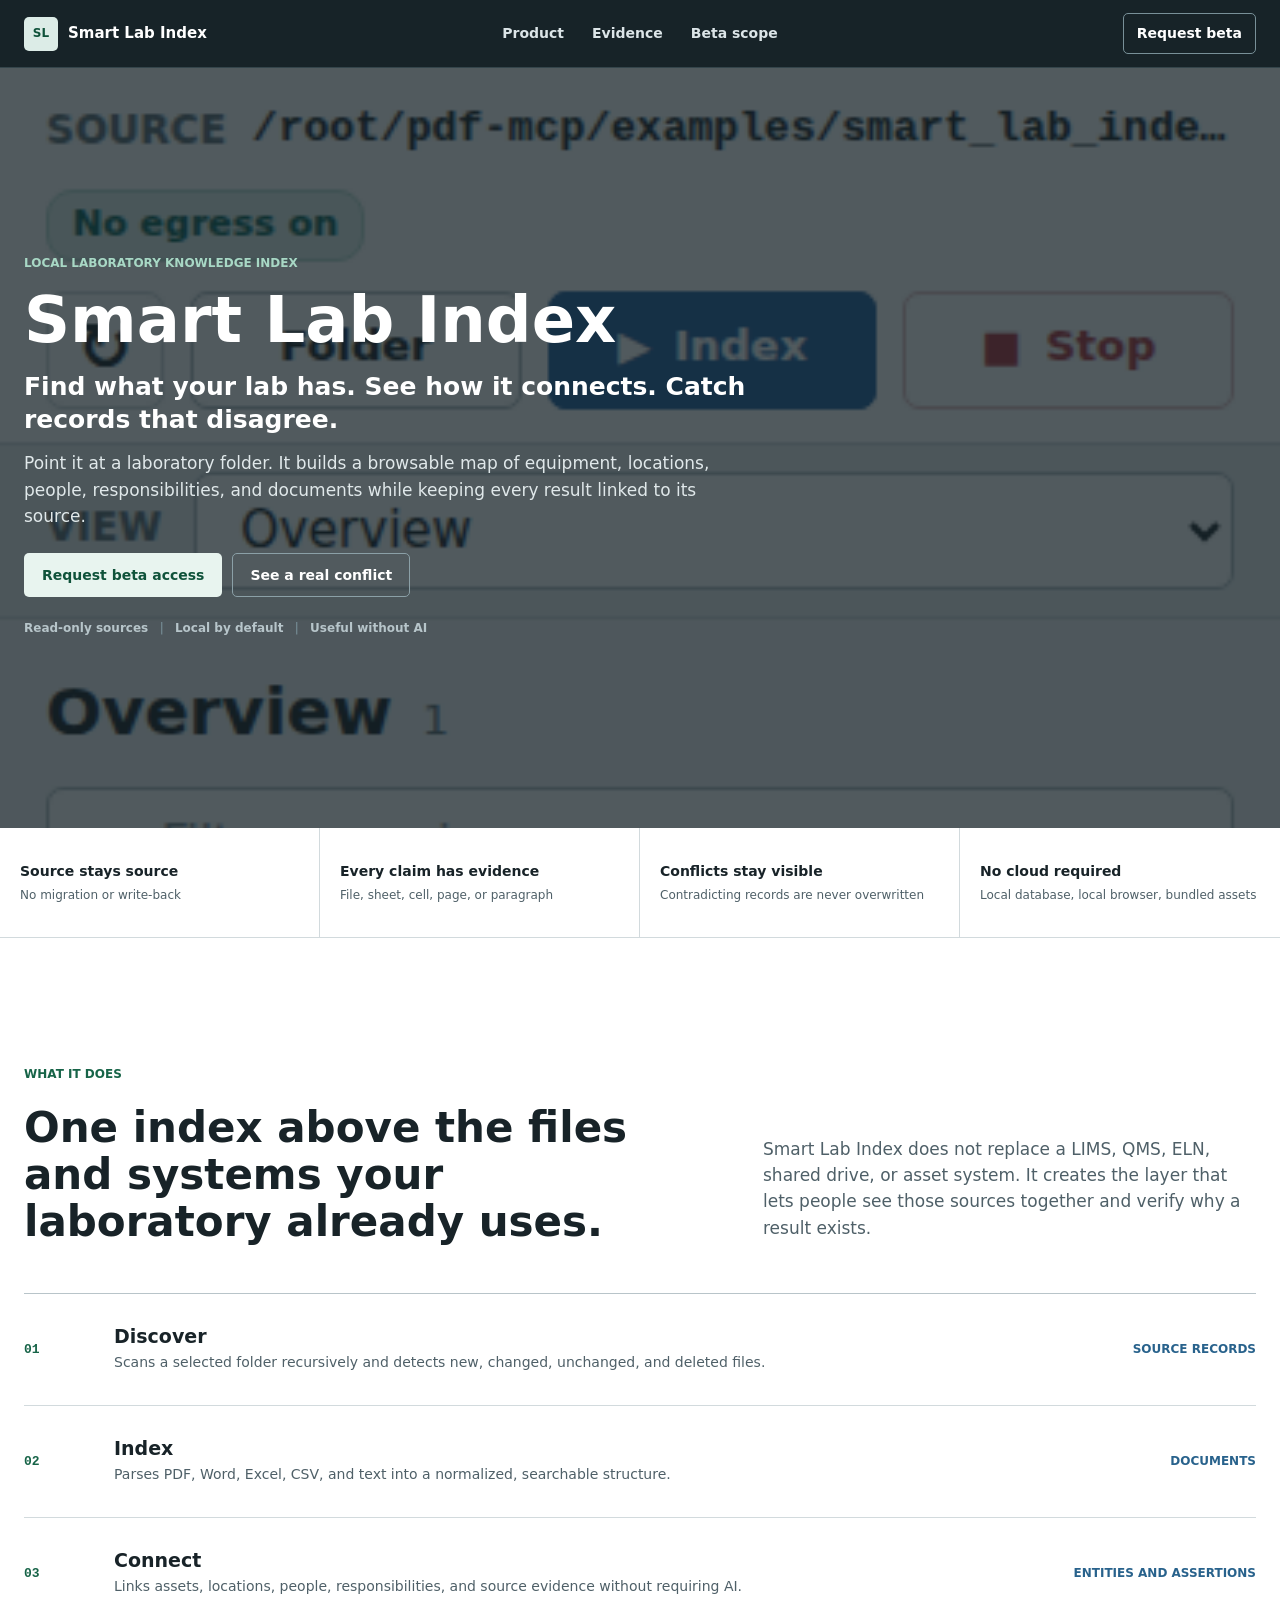
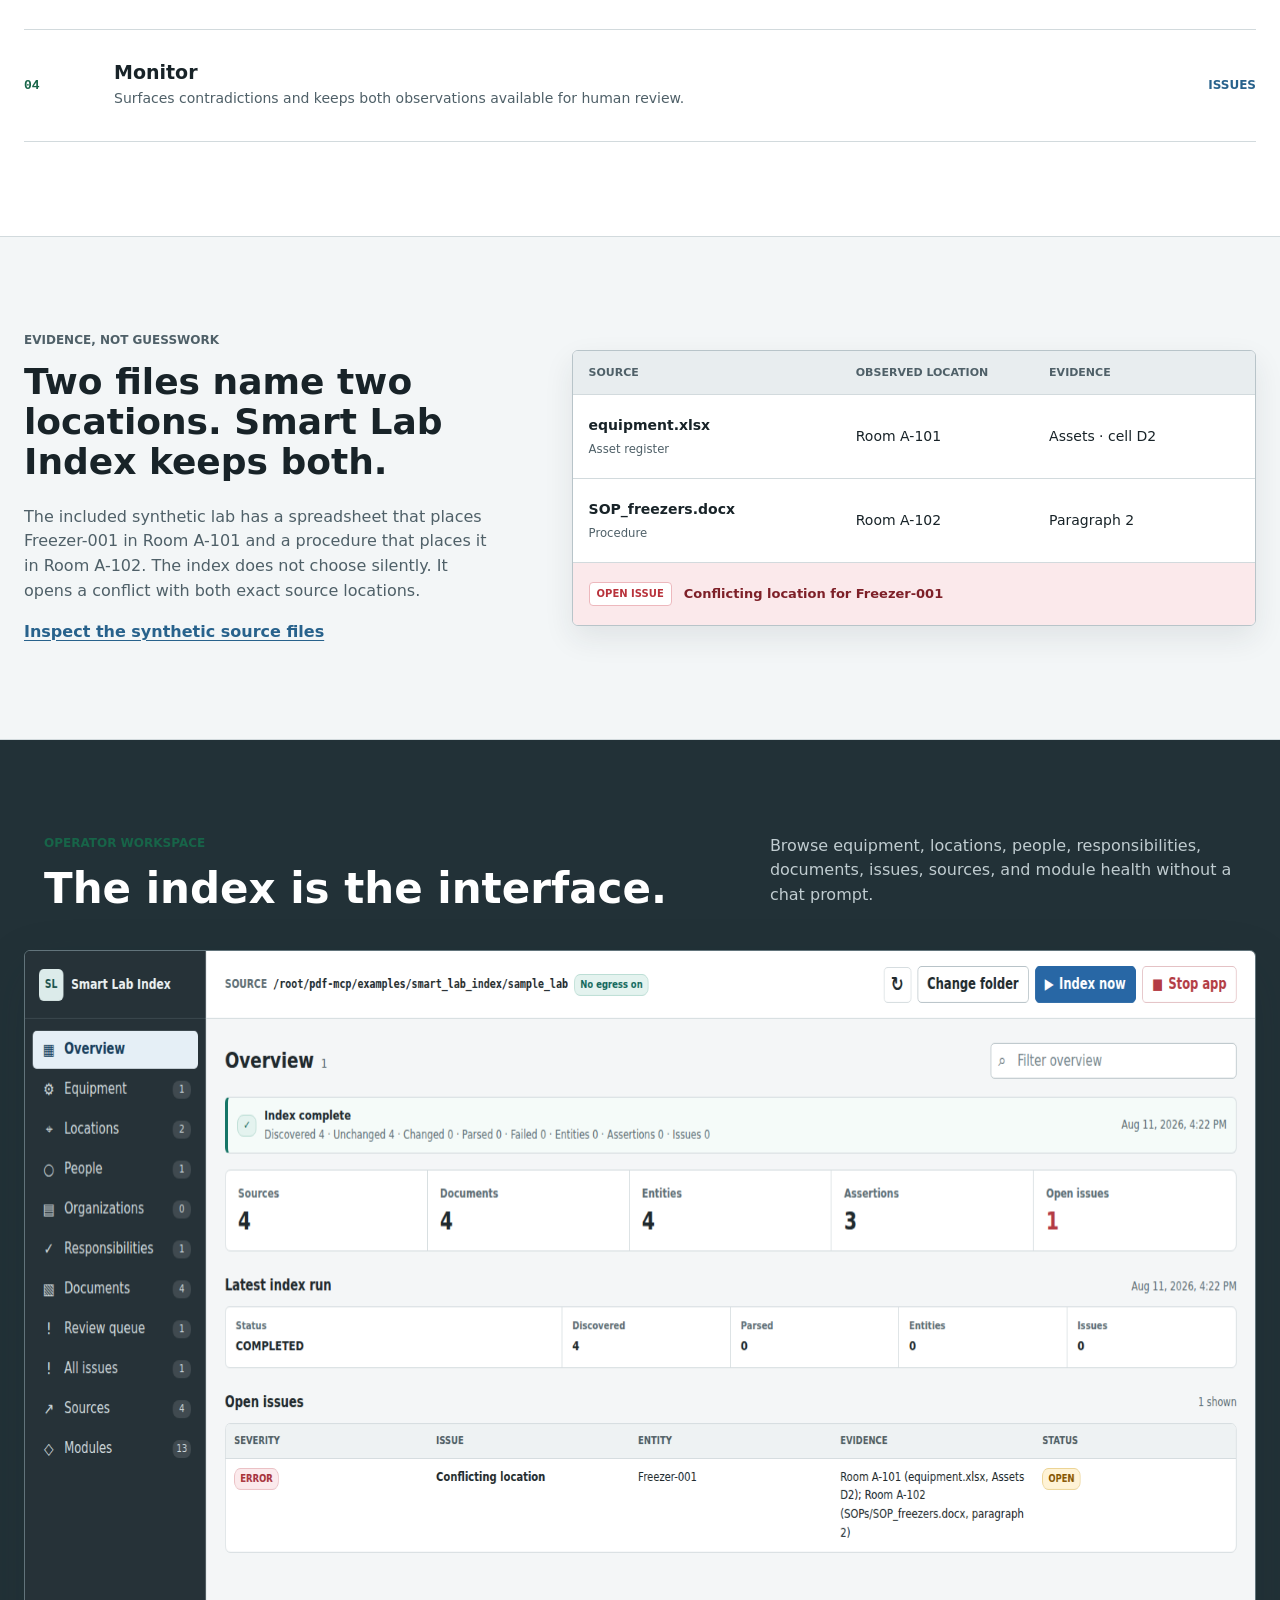
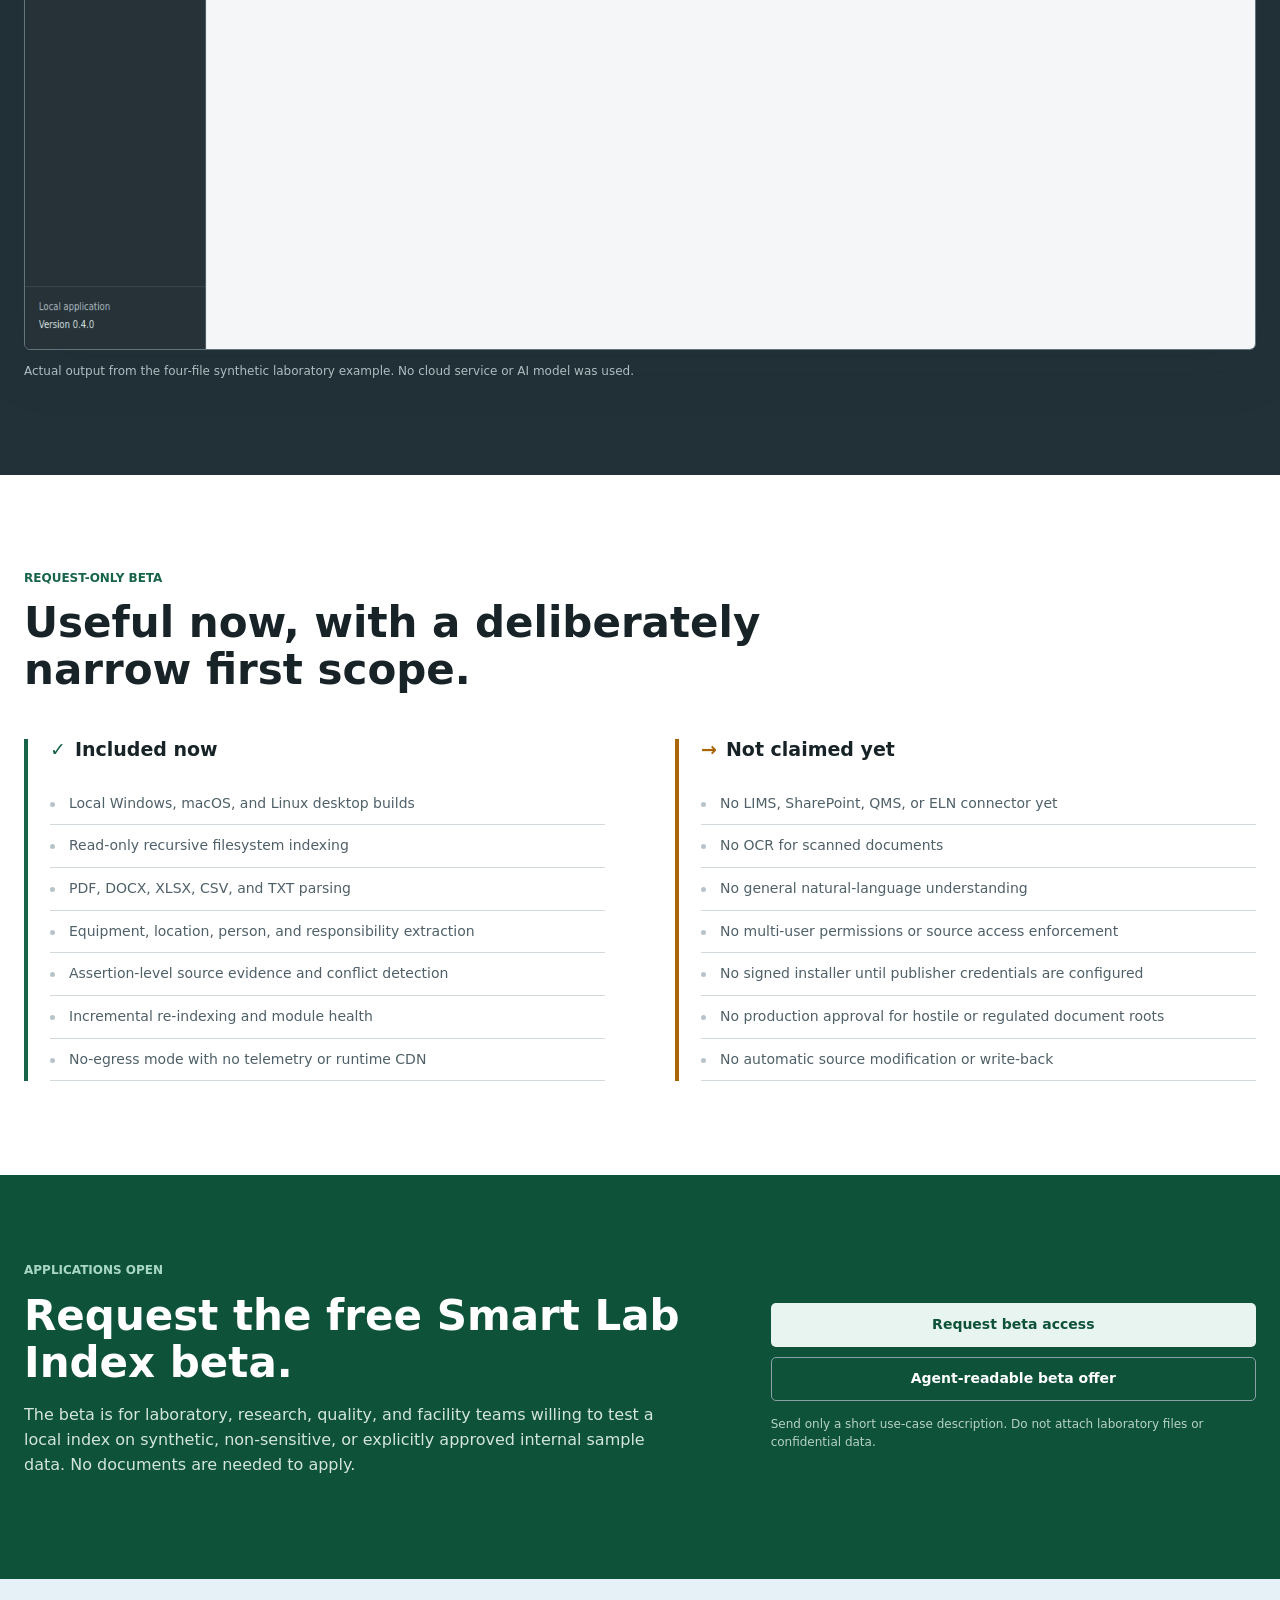
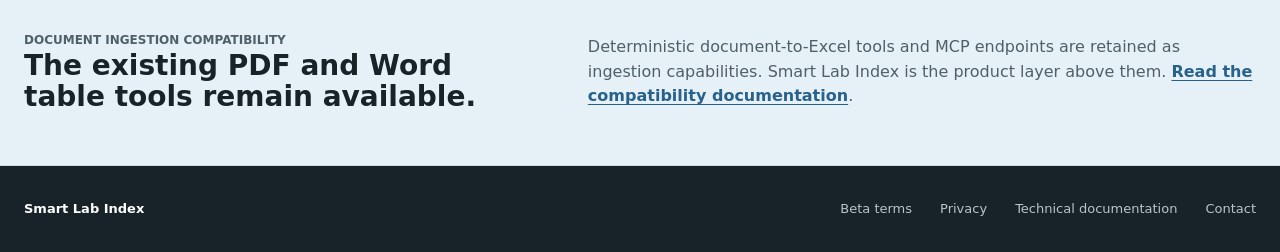
==== docs/index.html @ 0bd32db1 "feat: complete request-only desktop beta" ====
<!doctype html>
<html lang="en">
  <head>
    <meta charset="utf-8">
    <meta name="viewport" content="width=device-width, initial-scale=1">
    <title>Smart Lab Index | Find and verify knowledge across laboratory files</title>
    <meta name="description" content="Smart Lab Index creates a local, evidence-backed map above laboratory files. Find equipment, locations, people, responsibilities, documents, and conflicting records without migrating source systems.">
    <meta name="robots" content="index,follow">
    <link rel="canonical" href="https://wesseltl.github.io/pdf-mcp/">
    <meta property="og:title" content="Smart Lab Index | Local laboratory knowledge index">
    <meta property="og:description" content="See what your laboratory has, how it connects, and which records disagree. Every result links back to its source.">
    <meta property="og:type" content="website">
    <meta property="og:url" content="https://wesseltl.github.io/pdf-mcp/">
    <meta property="og:image" content="https://wesseltl.github.io/pdf-mcp/assets/smart-lab-index-workspace.png">
    <meta name="twitter:card" content="summary_large_image">
    <meta name="theme-color" content="#223137">
    <link rel="preload" href="assets/smart-lab-index-workspace.png" as="image" type="image/png">
    <link rel="stylesheet" href="styles.css">
    <script type="application/ld+json">
      {
        "@context": "https://schema.org",
        "@type": "SoftwareApplication",
        "name": "Smart Lab Index",
        "applicationCategory": "BusinessApplication",
        "operatingSystem": "Windows, macOS, Linux",
        "softwareVersion": "0.4.0",
        "description": "A local-first, read-only laboratory knowledge index with source evidence and conflict detection.",
        "offers": {
          "@type": "Offer",
          "name": "Smart Lab Index request-only beta",
          "price": "0.00",
          "priceCurrency": "EUR",
          "availability": "https://schema.org/LimitedAvailability",
          "url": "https://wesseltl.github.io/pdf-mcp/#beta"
        }
      }
    </script>
  </head>
  <body>
    <header class="site-header">
      <a class="brand" href="./" aria-label="Smart Lab Index home">
        <span class="brand-mark" aria-hidden="true">SL</span>
        <span>Smart Lab Index</span>
      </a>
      <nav aria-label="Primary">
        <a href="#product">Product</a>
        <a href="#evidence">Evidence</a>
        <a href="#scope">Beta scope</a>
      </nav>
      <a class="header-link" href="#beta">Request beta</a>
    </header>

    <main>
      <section class="hero" aria-labelledby="hero-title">
        <picture>
          <source media="(max-width: 700px)" srcset="assets/smart-lab-index-workspace-mobile.png">
          <img src="assets/smart-lab-index-workspace.png" width="1600" height="1000" fetchpriority="high" alt="Smart Lab Index overview showing four source files, four entities, three assertions, and one conflicting equipment location">
        </picture>
        <div class="hero-shade" aria-hidden="true"></div>
        <div class="hero-content">
          <p class="eyebrow light">Local laboratory knowledge index</p>
          <h1 id="hero-title">Smart Lab Index</h1>
          <p class="hero-kicker">Find what your lab has. See how it connects. Catch records that disagree.</p>
          <p class="lead">
            Point it at a laboratory folder. It builds a browsable map of equipment, locations,
            people, responsibilities, and documents while keeping every result linked to its source.
          </p>
          <div class="actions">
            <a class="button primary" href="#beta">Request beta access</a>
            <a class="button secondary" href="#evidence">See a real conflict</a>
          </div>
          <p class="hero-status">Read-only sources <span aria-hidden="true">|</span> Local by default <span aria-hidden="true">|</span> Useful without AI</p>
        </div>
      </section>

      <section class="proof-strip" aria-label="Product principles">
        <div><strong>Source stays source</strong><span>No migration or write-back</span></div>
        <div><strong>Every claim has evidence</strong><span>File, sheet, cell, page, or paragraph</span></div>
        <div><strong>Conflicts stay visible</strong><span>Contradicting records are never overwritten</span></div>
        <div><strong>No cloud required</strong><span>Local database, local browser, bundled assets</span></div>
      </section>

      <section class="section product-section" id="product">
        <div class="section-inner product-intro">
          <p class="eyebrow">What it does</p>
          <h2>One index above the files and systems your laboratory already uses.</h2>
          <p class="section-lead">
            Smart Lab Index does not replace a LIMS, QMS, ELN, shared drive, or asset system. It
            creates the layer that lets people see those sources together and verify why a result exists.
          </p>
        </div>
        <div class="section-inner process-list" role="list">
          <article class="process-row" role="listitem">
            <span class="step-number">01</span>
            <div><h3>Discover</h3><p>Scans a selected folder recursively and detects new, changed, unchanged, and deleted files.</p></div>
            <span class="step-output">Source records</span>
          </article>
          <article class="process-row" role="listitem">
            <span class="step-number">02</span>
            <div><h3>Index</h3><p>Parses PDF, Word, Excel, CSV, and text into a normalized, searchable structure.</p></div>
            <span class="step-output">Documents</span>
          </article>
          <article class="process-row" role="listitem">
            <span class="step-number">03</span>
            <div><h3>Connect</h3><p>Links assets, locations, people, responsibilities, and source evidence without requiring AI.</p></div>
            <span class="step-output">Entities and assertions</span>
          </article>
          <article class="process-row" role="listitem">
            <span class="step-number">04</span>
            <div><h3>Monitor</h3><p>Surfaces contradictions and keeps both observations available for human review.</p></div>
            <span class="step-output">Issues</span>
          </article>
        </div>
      </section>

      <section class="section evidence-section" id="evidence">
        <div class="section-inner evidence-layout">
          <div class="evidence-copy">
            <p class="eyebrow">Evidence, not guesswork</p>
            <h2>Two files name two locations. Smart Lab Index keeps both.</h2>
            <p>
              The included synthetic lab has a spreadsheet that places Freezer-001 in Room A-101
              and a procedure that places it in Room A-102. The index does not choose silently. It
              opens a conflict with both exact source locations.
            </p>
            <a class="text-link" href="https://github.com/wesseltl/pdf-mcp/tree/main/examples/smart_lab_index/sample_lab">Inspect the synthetic source files</a>
          </div>
          <div class="assertion-table" role="table" aria-label="Conflicting source assertions">
            <div class="assertion-head" role="row">
              <span role="columnheader">Source</span>
              <span role="columnheader">Observed location</span>
              <span role="columnheader">Evidence</span>
            </div>
            <div class="assertion-row" role="row">
              <span role="cell"><strong>equipment.xlsx</strong><small>Asset register</small></span>
              <span role="cell">Room A-101</span>
              <span role="cell">Assets · cell D2</span>
            </div>
            <div class="assertion-row" role="row">
              <span role="cell"><strong>SOP_freezers.docx</strong><small>Procedure</small></span>
              <span role="cell">Room A-102</span>
              <span role="cell">Paragraph 2</span>
            </div>
            <div class="conflict-result">
              <span class="issue-badge">Open issue</span>
              <strong>Conflicting location for Freezer-001</strong>
            </div>
          </div>
        </div>
      </section>

      <section class="section workspace-section" aria-labelledby="workspace-title">
        <div class="section-inner workspace-heading">
          <div>
            <p class="eyebrow">Operator workspace</p>
            <h2 id="workspace-title">The index is the interface.</h2>
          </div>
          <p>Browse equipment, locations, people, responsibilities, documents, issues, sources, and module health without a chat prompt.</p>
        </div>
        <figure class="workspace-media">
          <img src="assets/smart-lab-index-workspace.png" width="1600" height="1000" loading="lazy" alt="Full Smart Lab Index overview with indexed source counts and a conflicting location issue">
          <figcaption>Actual output from the four-file synthetic laboratory example. No cloud service or AI model was used.</figcaption>
        </figure>
      </section>

      <section class="section scope-section" id="scope">
        <div class="section-inner scope-heading">
          <p class="eyebrow">Request-only beta</p>
          <h2>Useful now, with a deliberately narrow first scope.</h2>
        </div>
        <div class="section-inner scope-columns">
          <section class="scope-column ready" aria-labelledby="ready-title">
            <h3 id="ready-title"><span aria-hidden="true">✓</span> Included now</h3>
            <ul>
              <li>Local Windows, macOS, and Linux desktop builds</li>
              <li>Read-only recursive filesystem indexing</li>
              <li>PDF, DOCX, XLSX, CSV, and TXT parsing</li>
              <li>Equipment, location, person, and responsibility extraction</li>
              <li>Assertion-level source evidence and conflict detection</li>
              <li>Incremental re-indexing and module health</li>
              <li>No-egress mode with no telemetry or runtime CDN</li>
            </ul>
          </section>
          <section class="scope-column later" aria-labelledby="later-title">
            <h3 id="later-title"><span aria-hidden="true">→</span> Not claimed yet</h3>
            <ul>
              <li>No LIMS, SharePoint, QMS, or ELN connector yet</li>
              <li>No OCR for scanned documents</li>
              <li>No general natural-language understanding</li>
              <li>No multi-user permissions or source access enforcement</li>
              <li>No signed installer until publisher credentials are configured</li>
              <li>No production approval for hostile or regulated document roots</li>
              <li>No automatic source modification or write-back</li>
            </ul>
          </section>
        </div>
      </section>

      <section class="beta-section" id="beta">
        <div class="section-inner beta-layout">
          <div>
            <p class="eyebrow light">Applications open</p>
            <h2>Request the free Smart Lab Index beta.</h2>
            <p>
              The beta is for laboratory, research, quality, and facility teams willing to test a
              local index on synthetic, non-sensitive, or explicitly approved internal sample data.
              No documents are needed to apply.
            </p>
          </div>
          <div class="beta-actions">
            <a class="button primary" href="mailto:wesseltl@gmail.com?subject=Smart%20Lab%20Index%20Beta%20Request&amp;body=Hi%20Wessel%2C%0A%0AI%20want%20to%20request%20Smart%20Lab%20Index%20beta%20access.%0A%0AOrganization%20or%20project%3A%0ALaboratory%20type%3A%0AOperating%20system%3A%0AApproximate%20number%20and%20types%20of%20test%20files%3A%0AMain%20problem%20to%20evaluate%3A%0A%0AI%20will%20not%20attach%20documents%20to%20this%20request.%0A">Request beta access</a>
            <a class="button secondary" href="https://raw.githubusercontent.com/wesseltl/pdf-mcp/main/beta/smart-lab-index-beta.json">Agent-readable beta offer</a>
            <p>Send only a short use-case description. Do not attach laboratory files or confidential data.</p>
          </div>
        </div>
      </section>

      <section class="compatibility-band">
        <div class="section-inner compatibility-layout">
          <div>
            <p class="eyebrow">Document ingestion compatibility</p>
            <h2>The existing PDF and Word table tools remain available.</h2>
          </div>
          <p>
            Deterministic document-to-Excel tools and MCP endpoints are retained as ingestion
            capabilities. Smart Lab Index is the product layer above them.
            <a class="text-link" href="https://github.com/wesseltl/pdf-mcp#document-ingestion-compatibility">Read the compatibility documentation</a>.
          </p>
        </div>
      </section>
    </main>

    <footer>
      <span>Smart Lab Index</span>
      <a href="smart-lab-beta-terms.html">Beta terms</a>
      <a href="privacy.html">Privacy</a>
      <a href="https://github.com/wesseltl/pdf-mcp/blob/main/SMART_LAB_INDEX.md">Technical documentation</a>
      <a href="mailto:wesseltl@gmail.com">Contact</a>
    </footer>
  </body>
</html>
---- docs/styles.css ----
:root {
  color-scheme: light;
  --ink: #182328;
  --ink-soft: #4f6068;
  --charcoal: #223137;
  --charcoal-deep: #172328;
  --green: #176448;
  --green-dark: #0f523a;
  --green-soft: #e2f3ec;
  --blue: #28628c;
  --blue-soft: #e6f0f7;
  --red: #b8323b;
  --red-soft: #fbe9eb;
  --amber: #a86607;
  --amber-soft: #fff2d5;
  --paper: #ffffff;
  --surface: #f3f6f7;
  --surface-strong: #e8edef;
  --line: #d2dadd;
  --line-strong: #b8c4c9;
  --focus: #1174a8;
  --shadow: 0 18px 52px rgba(25, 42, 49, 0.16);
  font-family: Inter, ui-sans-serif, system-ui, -apple-system, BlinkMacSystemFont, "Segoe UI", sans-serif;
  letter-spacing: 0;
}

* {
  box-sizing: border-box;
}

html {
  min-width: 320px;
  scroll-behavior: smooth;
}

body {
  min-width: 320px;
  margin: 0;
  background: var(--paper);
  color: var(--ink);
  font-size: 16px;
  line-height: 1.55;
}

img {
  display: block;
  max-width: 100%;
}

a {
  color: inherit;
}

button,
a {
  -webkit-tap-highlight-color: transparent;
}

a:focus-visible,
button:focus-visible,
input:focus-visible {
  outline: 3px solid color-mix(in srgb, var(--focus) 40%, transparent);
  outline-offset: 3px;
}

h1,
h2,
h3,
p,
ul {
  letter-spacing: 0;
}

h1,
h2,
h3 {
  margin-top: 0;
  line-height: 1.12;
}

h2 {
  max-width: 900px;
  margin-bottom: 22px;
  font-size: 42px;
}

h3 {
  font-size: 19px;
}

p {
  margin-top: 0;
}

.site-header {
  position: relative;
  z-index: 20;
  display: grid;
  grid-template-columns: minmax(220px, 1fr) auto minmax(220px, 1fr);
  gap: 24px;
  align-items: center;
  min-height: 68px;
  padding: 10px max(24px, calc((100% - 1240px) / 2));
  border-bottom: 1px solid #34454b;
  background: var(--charcoal-deep);
  color: #fff;
}

.brand {
  display: inline-flex;
  gap: 10px;
  align-items: center;
  width: fit-content;
  color: #fff;
  font-size: 15px;
  font-weight: 800;
  text-decoration: none;
}

.brand-mark {
  display: grid;
  width: 34px;
  height: 34px;
  place-items: center;
  border-radius: 5px;
  background: #dcece7;
  color: var(--green-dark);
  font-size: 12px;
}

.site-header nav {
  display: flex;
  gap: 28px;
  align-items: center;
}

.site-header nav a,
.header-link {
  color: #dce5e8;
  font-size: 14px;
  font-weight: 650;
  text-decoration: none;
}

.site-header nav a:hover,
.header-link:hover {
  color: #fff;
}

.header-link {
  justify-self: end;
  padding: 9px 13px;
  border: 1px solid #789098;
  border-radius: 5px;
  color: #fff;
}

.hero {
  position: relative;
  height: clamp(500px, calc(100svh - 108px), 760px);
  min-height: 500px;
  overflow: hidden;
  background: var(--charcoal);
  color: #fff;
}

.hero picture,
.hero picture img {
  position: absolute;
  inset: 0;
  width: 100%;
  height: 100%;
}

.hero picture img {
  object-fit: cover;
  object-position: center top;
}

.hero-shade {
  position: absolute;
  inset: 0;
  background: rgba(15, 27, 32, 0.72);
}

.hero-content {
  position: relative;
  z-index: 2;
  display: flex;
  flex-direction: column;
  justify-content: center;
  width: min(1240px, calc(100% - 48px));
  height: 100%;
  margin: 0 auto;
  padding: 34px 0 38px;
}

.eyebrow {
  margin: 0 0 12px;
  color: var(--green);
  font-size: 12px;
  font-weight: 850;
  text-transform: uppercase;
}

.eyebrow.light {
  color: #a8d8c5;
}

.hero h1 {
  max-width: 850px;
  margin: 0 0 15px;
  font-size: 64px;
  font-weight: 850;
}

.hero-kicker {
  max-width: 780px;
  margin: 0 0 14px;
  font-size: 25px;
  font-weight: 720;
  line-height: 1.3;
}

.lead {
  max-width: 700px;
  margin-bottom: 24px;
  color: #e0e8ea;
  font-size: 17px;
}

.actions {
  display: flex;
  flex-wrap: wrap;
  gap: 10px;
}

.button {
  display: inline-flex;
  min-height: 44px;
  align-items: center;
  justify-content: center;
  padding: 10px 17px;
  border: 1px solid transparent;
  border-radius: 5px;
  font-size: 14px;
  font-weight: 780;
  text-align: center;
  text-decoration: none;
}

.button.primary {
  background: #e8f4ef;
  color: var(--green-dark);
}

.button.primary:hover {
  background: #fff;
}

.button.secondary {
  border-color: #8ba0a7;
  background: transparent;
  color: #fff;
}

.button.secondary:hover {
  border-color: #fff;
  background: rgba(255, 255, 255, 0.1);
}

.hero-status {
  margin: 22px 0 0;
  color: #b7c5ca;
  font-size: 12px;
  font-weight: 700;
}

.hero-status span {
  padding: 0 7px;
  color: #71868e;
}

.proof-strip {
  display: grid;
  grid-template-columns: repeat(4, minmax(0, 1fr));
  min-height: 110px;
  border-bottom: 1px solid var(--line);
  background: var(--paper);
}

.proof-strip div {
  display: flex;
  flex-direction: column;
  justify-content: center;
  min-width: 0;
  padding: 22px max(20px, calc((100vw - 1240px) / 8));
  border-right: 1px solid var(--line);
}

.proof-strip div:last-child {
  border-right: 0;
}

.proof-strip strong {
  margin-bottom: 3px;
  font-size: 14px;
}

.proof-strip span {
  color: var(--ink-soft);
  font-size: 12px;
}

.section {
  padding: 94px 24px;
}

.section-inner {
  width: min(1240px, 100%);
  margin: 0 auto;
}

.product-section {
  background: var(--paper);
}

.product-intro {
  display: grid;
  grid-template-columns: minmax(0, 1.15fr) minmax(300px, 0.85fr);
  gap: 72px;
  align-items: end;
  margin-bottom: 48px;
}

.product-intro .eyebrow {
  grid-column: 1 / -1;
  margin-bottom: -52px;
}

.product-intro h2 {
  margin-bottom: 0;
}

.section-lead {
  margin-bottom: 4px;
  color: var(--ink-soft);
  font-size: 17px;
}

.process-list {
  border-top: 1px solid var(--line-strong);
}

.process-row {
  display: grid;
  grid-template-columns: 68px minmax(0, 1fr) minmax(150px, 210px);
  gap: 22px;
  align-items: center;
  min-height: 112px;
  padding: 22px 0;
  border-bottom: 1px solid var(--line);
}

.step-number {
  color: var(--green);
  font-family: ui-monospace, SFMono-Regular, Menlo, Consolas, monospace;
  font-size: 13px;
  font-weight: 800;
}

.process-row h3 {
  margin-bottom: 5px;
}

.process-row p {
  max-width: 750px;
  margin: 0;
  color: var(--ink-soft);
  font-size: 14px;
}

.step-output {
  justify-self: end;
  color: var(--blue);
  font-size: 12px;
  font-weight: 800;
  text-align: right;
  text-transform: uppercase;
}

.evidence-section {
  border-top: 1px solid var(--line);
  border-bottom: 1px solid var(--line);
  background: var(--surface);
}

.evidence-layout {
  display: grid;
  grid-template-columns: minmax(280px, 0.82fr) minmax(480px, 1.18fr);
  gap: 72px;
  align-items: center;
}

.evidence-copy h2 {
  font-size: 36px;
}

.evidence-copy p {
  color: var(--ink-soft);
}

.text-link {
  color: var(--blue);
  font-weight: 760;
  text-decoration-thickness: 1px;
  text-underline-offset: 3px;
}

.assertion-table {
  overflow: hidden;
  border: 1px solid var(--line-strong);
  border-radius: 6px;
  background: var(--paper);
  box-shadow: 0 12px 30px rgba(30, 48, 55, 0.09);
}

.assertion-head,
.assertion-row {
  display: grid;
  grid-template-columns: 1.2fr 0.85fr 0.9fr;
  gap: 14px;
  align-items: center;
}

.assertion-head {
  min-height: 44px;
  padding: 9px 16px;
  border-bottom: 1px solid var(--line);
  background: var(--surface-strong);
  color: var(--ink-soft);
  font-size: 11px;
  font-weight: 820;
  text-transform: uppercase;
}

.assertion-row {
  min-height: 84px;
  padding: 14px 16px;
  border-bottom: 1px solid var(--line);
  font-size: 14px;
}

.assertion-row span {
  min-width: 0;
  overflow-wrap: anywhere;
}

.assertion-row strong,
.assertion-row small {
  display: block;
}

.assertion-row small {
  margin-top: 3px;
  color: var(--ink-soft);
}

.conflict-result {
  display: flex;
  gap: 12px;
  align-items: center;
  min-height: 62px;
  padding: 13px 16px;
  background: var(--red-soft);
  color: #7e2028;
  font-size: 13px;
}

.issue-badge {
  flex: 0 0 auto;
  padding: 3px 7px;
  border: 1px solid #edb8bd;
  border-radius: 4px;
  background: #fff;
  color: var(--red);
  font-size: 10px;
  font-weight: 850;
  text-transform: uppercase;
}

.workspace-section {
  padding-right: 0;
  padding-left: 0;
  background: var(--charcoal);
  color: #fff;
}

.workspace-heading {
  display: grid;
  grid-template-columns: 1fr minmax(320px, 0.7fr);
  gap: 60px;
  align-items: end;
  padding: 0 24px 38px;
}

.workspace-heading h2 {
  margin-bottom: 0;
}

.workspace-heading p:last-child {
  margin-bottom: 4px;
  color: #c0ccd0;
}

.workspace-media {
  width: min(1440px, calc(100% - 48px));
  margin: 0 auto;
}

.workspace-media img {
  width: 100%;
  border: 1px solid #62747b;
  border-radius: 6px;
  box-shadow: var(--shadow);
}

.workspace-media figcaption {
  margin-top: 12px;
  color: #aebdc2;
  font-size: 12px;
}

.scope-section {
  background: var(--paper);
}

.scope-heading {
  margin-bottom: 46px;
}

.scope-columns {
  display: grid;
  grid-template-columns: repeat(2, minmax(0, 1fr));
  gap: 70px;
}

.scope-column {
  padding-left: 22px;
  border-left: 4px solid var(--line-strong);
}

.scope-column.ready {
  border-color: var(--green);
}

.scope-column.later {
  border-color: var(--amber);
}

.scope-column h3 {
  display: flex;
  gap: 9px;
  align-items: center;
  margin-bottom: 22px;
}

.scope-column.ready h3 span {
  color: var(--green);
}

.scope-column.later h3 span {
  color: var(--amber);
}

.scope-column ul {
  margin: 0;
  padding: 0;
  list-style: none;
}

.scope-column li {
  position: relative;
  padding: 10px 0 10px 19px;
  border-bottom: 1px solid var(--line);
  color: var(--ink-soft);
  font-size: 14px;
}

.scope-column li::before {
  position: absolute;
  top: 19px;
  left: 0;
  width: 5px;
  height: 5px;
  border-radius: 50%;
  background: var(--line-strong);
  content: "";
}

.beta-section {
  padding: 86px 24px;
  background: var(--green-dark);
  color: #fff;
}

.beta-layout {
  display: grid;
  grid-template-columns: minmax(0, 1.15fr) minmax(320px, 0.85fr);
  gap: 90px;
  align-items: center;
}

.beta-layout h2 {
  margin-bottom: 17px;
}

.beta-layout p {
  max-width: 700px;
  color: #d3e5de;
}

.beta-actions {
  display: grid;
  gap: 10px;
}

.beta-actions .button {
  width: 100%;
}

.beta-actions p {
  margin: 4px 0 0;
  color: #b7d1c7;
  font-size: 12px;
}

.compatibility-band {
  padding: 52px 24px;
  border-bottom: 1px solid var(--line);
  background: var(--blue-soft);
}

.compatibility-layout {
  display: grid;
  grid-template-columns: minmax(280px, 0.85fr) minmax(360px, 1.15fr);
  gap: 70px;
  align-items: center;
}

.compatibility-layout h2 {
  margin: 0;
  font-size: 28px;
}

.compatibility-layout p {
  margin: 0;
  color: var(--ink-soft);
}

footer {
  display: flex;
  flex-wrap: wrap;
  gap: 18px 28px;
  align-items: center;
  min-height: 86px;
  padding: 22px max(24px, calc((100% - 1240px) / 2));
  background: var(--charcoal-deep);
  color: #b7c5ca;
  font-size: 13px;
}

footer span {
  margin-right: auto;
  color: #fff;
  font-weight: 820;
}

footer a {
  text-decoration: none;
}

footer a:hover {
  color: #fff;
}

/* Shared legal and order pages. */
.site-header.inner-header {
  min-height: 68px;
}

.inner-header .brand {
  color: #fff;
}

.legal-main {
  min-height: calc(100vh - 154px);
  padding: 68px 24px 94px;
  background: var(--surface);
}

.legal {
  width: min(780px, 100%);
  margin: 0 auto;
  padding: 48px 52px;
  border: 1px solid var(--line);
  border-radius: 6px;
  background: var(--paper);
}

.legal h1 {
  margin-bottom: 9px;
  font-size: 44px;
}

.legal h2 {
  margin: 38px 0 13px;
  font-size: 24px;
}

.legal p,
.legal li {
  color: var(--ink-soft);
}

.legal ul {
  padding-left: 22px;
}

.legal li {
  margin-bottom: 8px;
}

.effective {
  margin-bottom: 28px;
  color: var(--ink-soft);
  font-size: 13px;
  font-weight: 700;
}

.notice {
  margin: 22px 0;
  padding: 15px 17px;
  border-left: 4px solid var(--amber);
  background: var(--amber-soft);
  color: #69430b;
}

.legal .button.secondary {
  border-color: var(--line-strong);
  color: var(--ink);
}

.legal .button.secondary:hover {
  background: var(--surface);
}

@media (max-width: 980px) {
  h2 {
    font-size: 36px;
  }

  .site-header {
    grid-template-columns: 1fr auto;
  }

  .site-header nav {
    display: none;
  }

  .product-intro,
  .evidence-layout,
  .workspace-heading,
  .beta-layout,
  .compatibility-layout {
    grid-template-columns: 1fr;
    gap: 28px;
  }

  .product-intro .eyebrow {
    grid-column: auto;
    margin-bottom: -17px;
  }

  .proof-strip {
    grid-template-columns: repeat(2, minmax(0, 1fr));
  }

  .proof-strip div:nth-child(2) {
    border-right: 0;
  }

  .proof-strip div:nth-child(-n + 2) {
    border-bottom: 1px solid var(--line);
  }

  .workspace-heading {
    padding-right: 24px;
    padding-left: 24px;
  }
}

@media (max-width: 700px) {
  .site-header {
    min-height: 62px;
    padding: 9px 14px;
  }

  .brand {
    font-size: 14px;
  }

  .brand-mark {
    width: 32px;
    height: 32px;
  }

  .header-link {
    padding: 7px 9px;
    font-size: 12px;
  }

  .hero {
    height: clamp(460px, calc(100svh - 96px), 640px);
    min-height: 460px;
  }

  .hero picture img {
    object-position: center top;
  }

  .hero-shade {
    background: rgba(15, 27, 32, 0.79);
  }

  .hero-content {
    width: calc(100% - 28px);
    padding: 24px 0 28px;
  }

  .hero h1 {
    margin-bottom: 12px;
    font-size: 40px;
  }

  .hero-kicker {
    font-size: 20px;
  }

  .lead {
    margin-bottom: 18px;
    font-size: 14px;
  }

  .hero-status {
    margin-top: 16px;
    line-height: 1.5;
  }

  .actions {
    display: grid;
    grid-template-columns: 1fr 1fr;
    width: 100%;
  }

  .button {
    min-width: 0;
    padding-right: 10px;
    padding-left: 10px;
    font-size: 13px;
  }

  .proof-strip {
    grid-template-columns: 1fr;
  }

  .proof-strip div,
  .proof-strip div:nth-child(2) {
    min-height: 82px;
    padding: 16px 18px;
    border-right: 0;
    border-bottom: 1px solid var(--line);
  }

  .proof-strip div:last-child {
    border-bottom: 0;
  }

  .section {
    padding: 68px 14px;
  }

  h2 {
    font-size: 31px;
  }

  .product-intro {
    margin-bottom: 32px;
  }

  .section-lead {
    font-size: 15px;
  }

  .process-row {
    grid-template-columns: 38px minmax(0, 1fr);
    gap: 12px;
    min-height: 120px;
  }

  .step-output {
    grid-column: 2;
    justify-self: start;
    text-align: left;
  }

  .evidence-copy h2 {
    font-size: 31px;
  }

  .assertion-head {
    display: none;
  }

  .assertion-row {
    grid-template-columns: 1fr;
    gap: 9px;
    min-height: 0;
    padding: 16px;
  }

  .assertion-row span::before {
    display: block;
    margin-bottom: 2px;
    color: var(--ink-soft);
    font-size: 9px;
    font-weight: 850;
    text-transform: uppercase;
  }

  .assertion-row span:nth-child(1)::before {
    content: "Source";
  }

  .assertion-row span:nth-child(2)::before {
    content: "Observed location";
  }

  .assertion-row span:nth-child(3)::before {
    content: "Evidence";
  }

  .conflict-result {
    align-items: flex-start;
  }

  .workspace-heading {
    padding: 0 14px 28px;
  }

  .workspace-media {
    width: calc(100% - 28px);
  }

  .workspace-media img {
    aspect-ratio: 390 / 844;
    object-fit: cover;
    object-position: center top;
  }

  .scope-columns {
    grid-template-columns: 1fr;
    gap: 42px;
  }

  .beta-section {
    padding: 68px 14px;
  }

  .beta-actions .button.secondary {
    white-space: normal;
  }

  .compatibility-band {
    padding: 48px 14px;
  }

  footer {
    align-items: flex-start;
    padding: 24px 14px;
  }

  footer span {
    flex-basis: 100%;
  }

  .legal-main {
    padding: 36px 14px 64px;
  }

  .legal {
    padding: 30px 22px;
  }

  .legal h1 {
    font-size: 35px;
  }
}

@media (max-width: 380px) {
  .brand span:last-child {
    max-width: 110px;
    line-height: 1.1;
  }

  .hero h1 {
    font-size: 36px;
  }

  .hero-kicker {
    font-size: 18px;
  }

  .actions {
    grid-template-columns: 1fr;
  }

  .hero-status {
    display: none;
  }
}

@media (prefers-reduced-motion: reduce) {
  html {
    scroll-behavior: auto;
  }
}
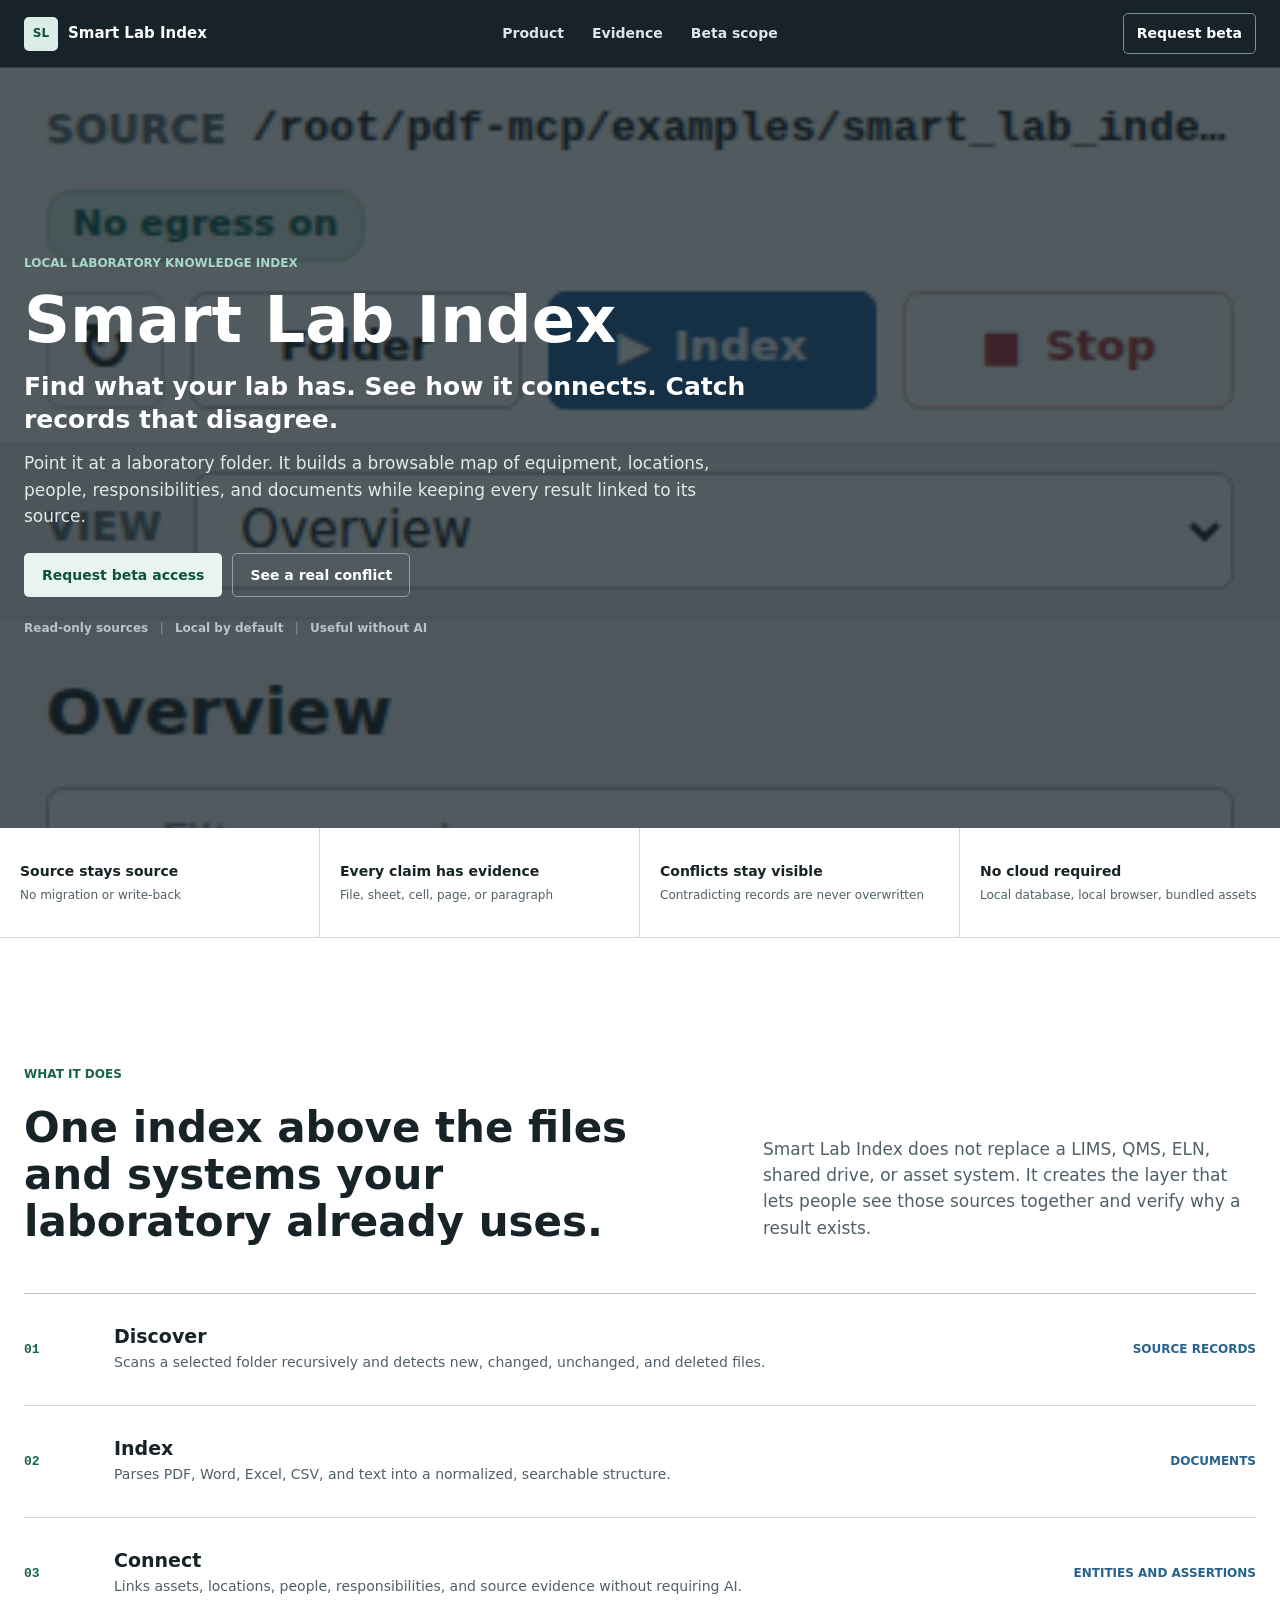
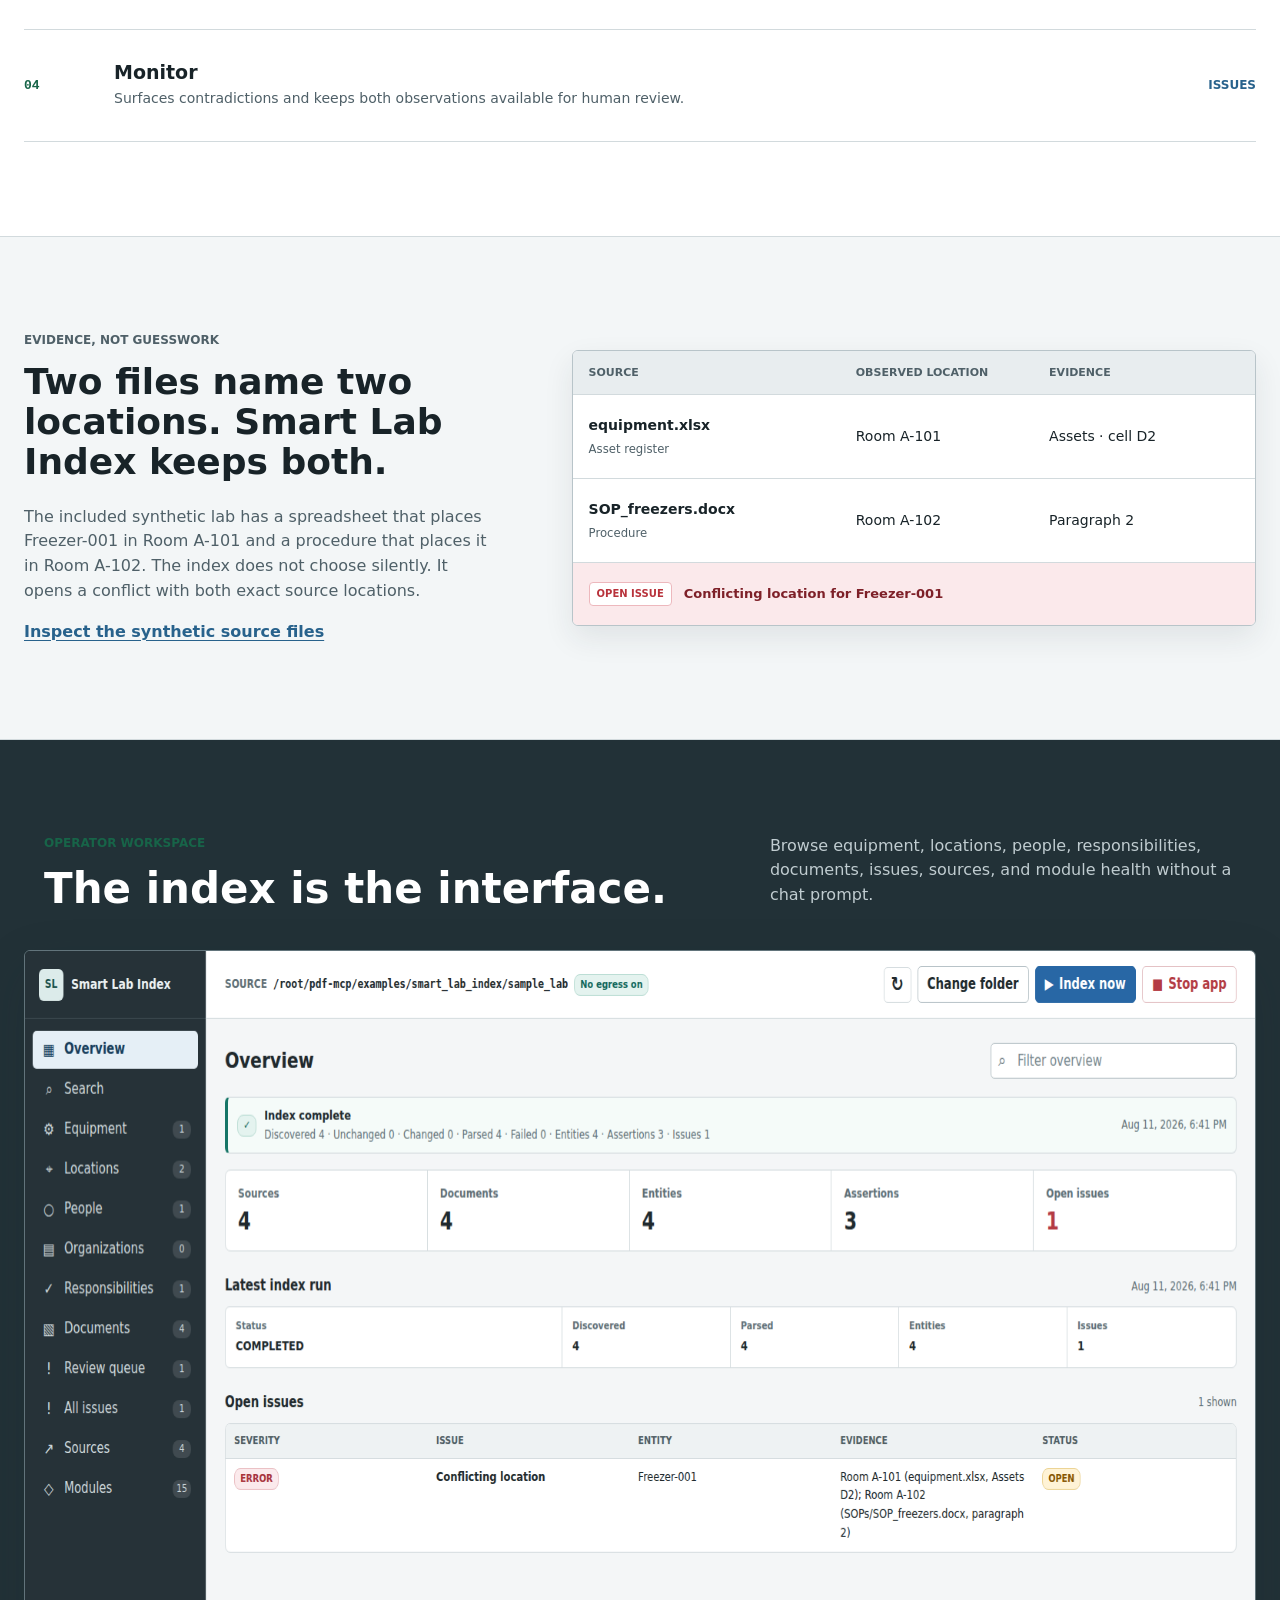
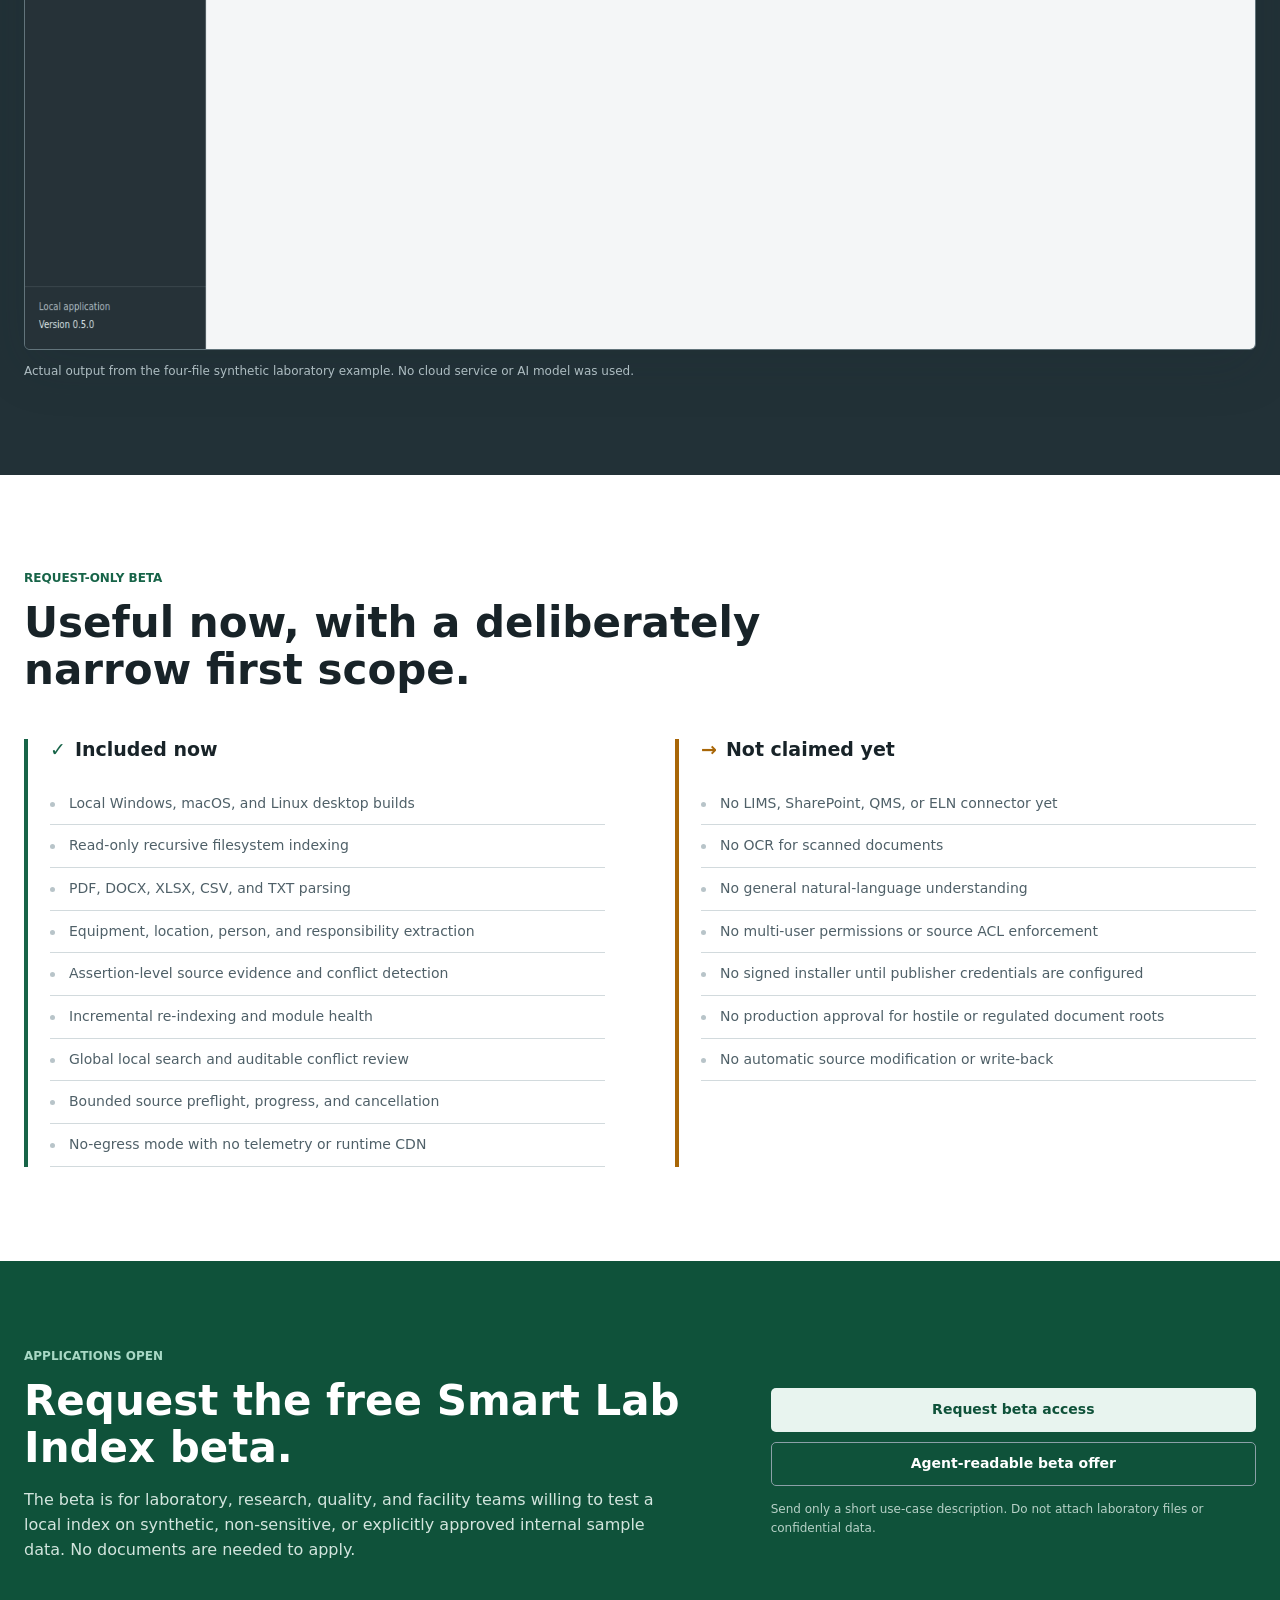
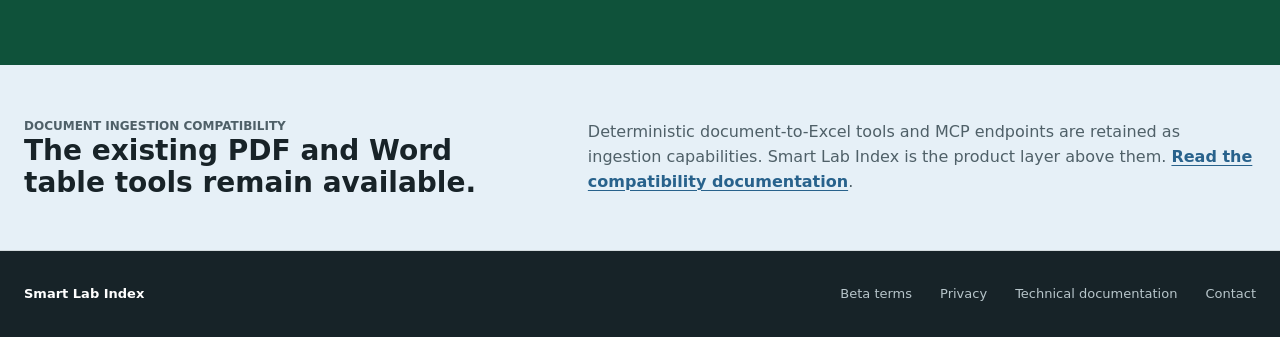
==== commit d08b397a: "feat: harden Smart Lab Index for controlled pilots" ====
--- a/docs/index.html
+++ b/docs/index.html
@@ -23,7 +23,7 @@
         "name": "Smart Lab Index",
         "applicationCategory": "BusinessApplication",
         "operatingSystem": "Windows, macOS, Linux",
-        "softwareVersion": "0.4.0",
+        "softwareVersion": "0.5.0",
         "description": "A local-first, read-only laboratory knowledge index with source evidence and conflict detection.",
         "offers": {
           "@type": "Offer",
@@ -178,6 +178,8 @@
               <li>Equipment, location, person, and responsibility extraction</li>
               <li>Assertion-level source evidence and conflict detection</li>
               <li>Incremental re-indexing and module health</li>
+              <li>Global local search and auditable conflict review</li>
+              <li>Bounded source preflight, progress, and cancellation</li>
               <li>No-egress mode with no telemetry or runtime CDN</li>
             </ul>
           </section>
@@ -187,7 +189,7 @@
               <li>No LIMS, SharePoint, QMS, or ELN connector yet</li>
               <li>No OCR for scanned documents</li>
               <li>No general natural-language understanding</li>
-              <li>No multi-user permissions or source access enforcement</li>
+              <li>No multi-user permissions or source ACL enforcement</li>
               <li>No signed installer until publisher credentials are configured</li>
               <li>No production approval for hostile or regulated document roots</li>
               <li>No automatic source modification or write-back</li>
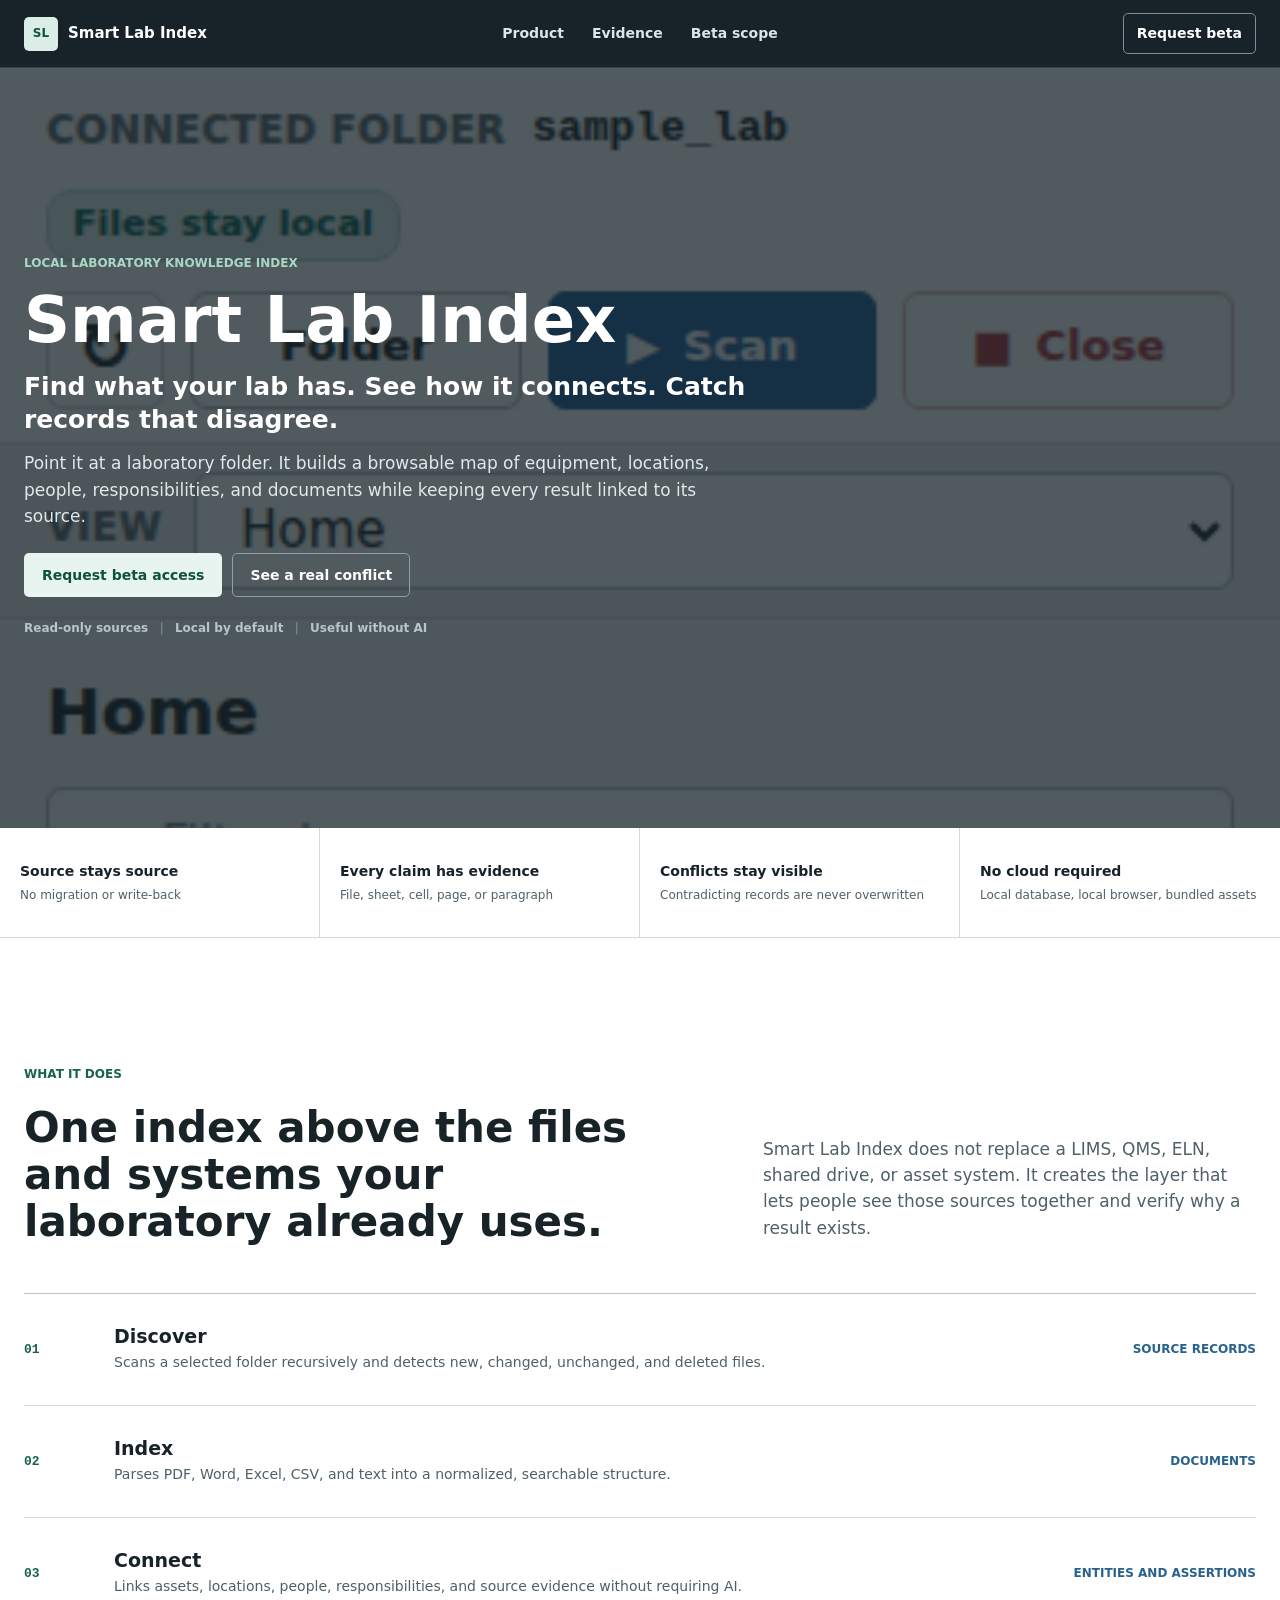
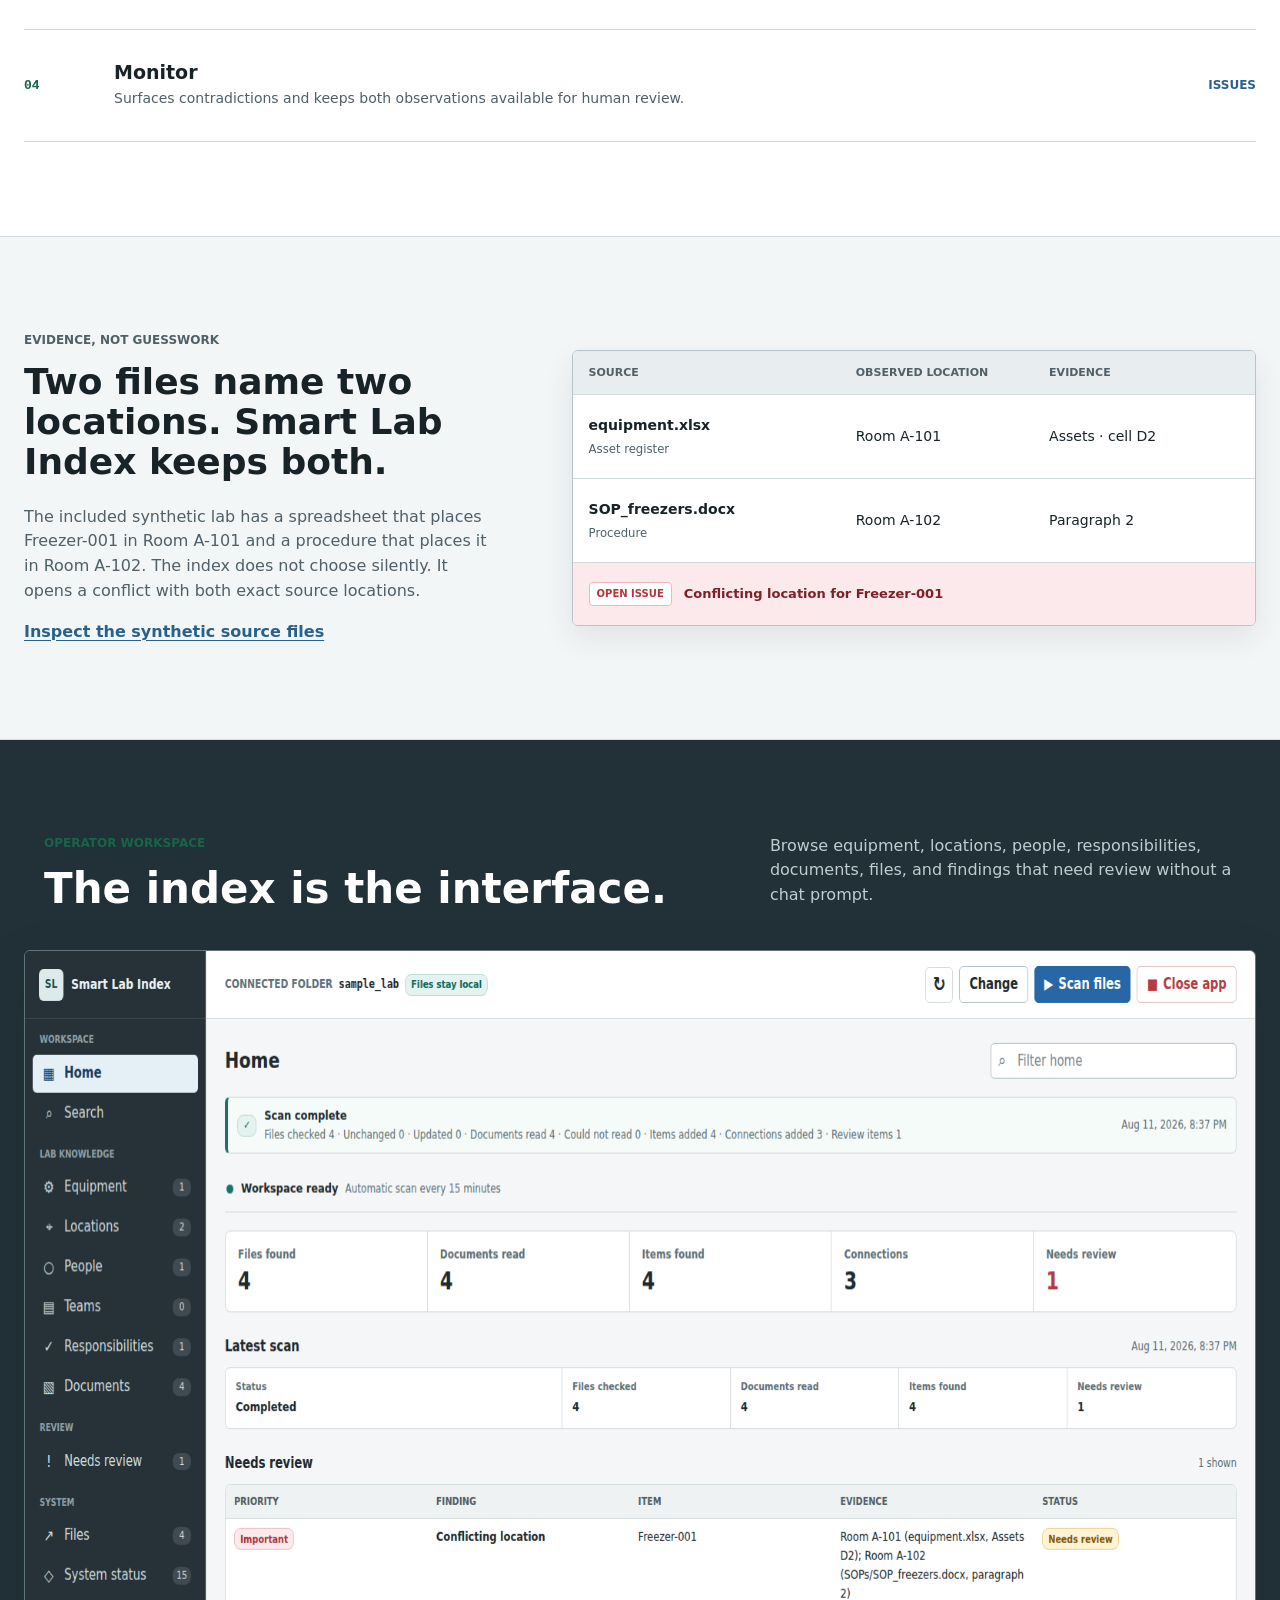
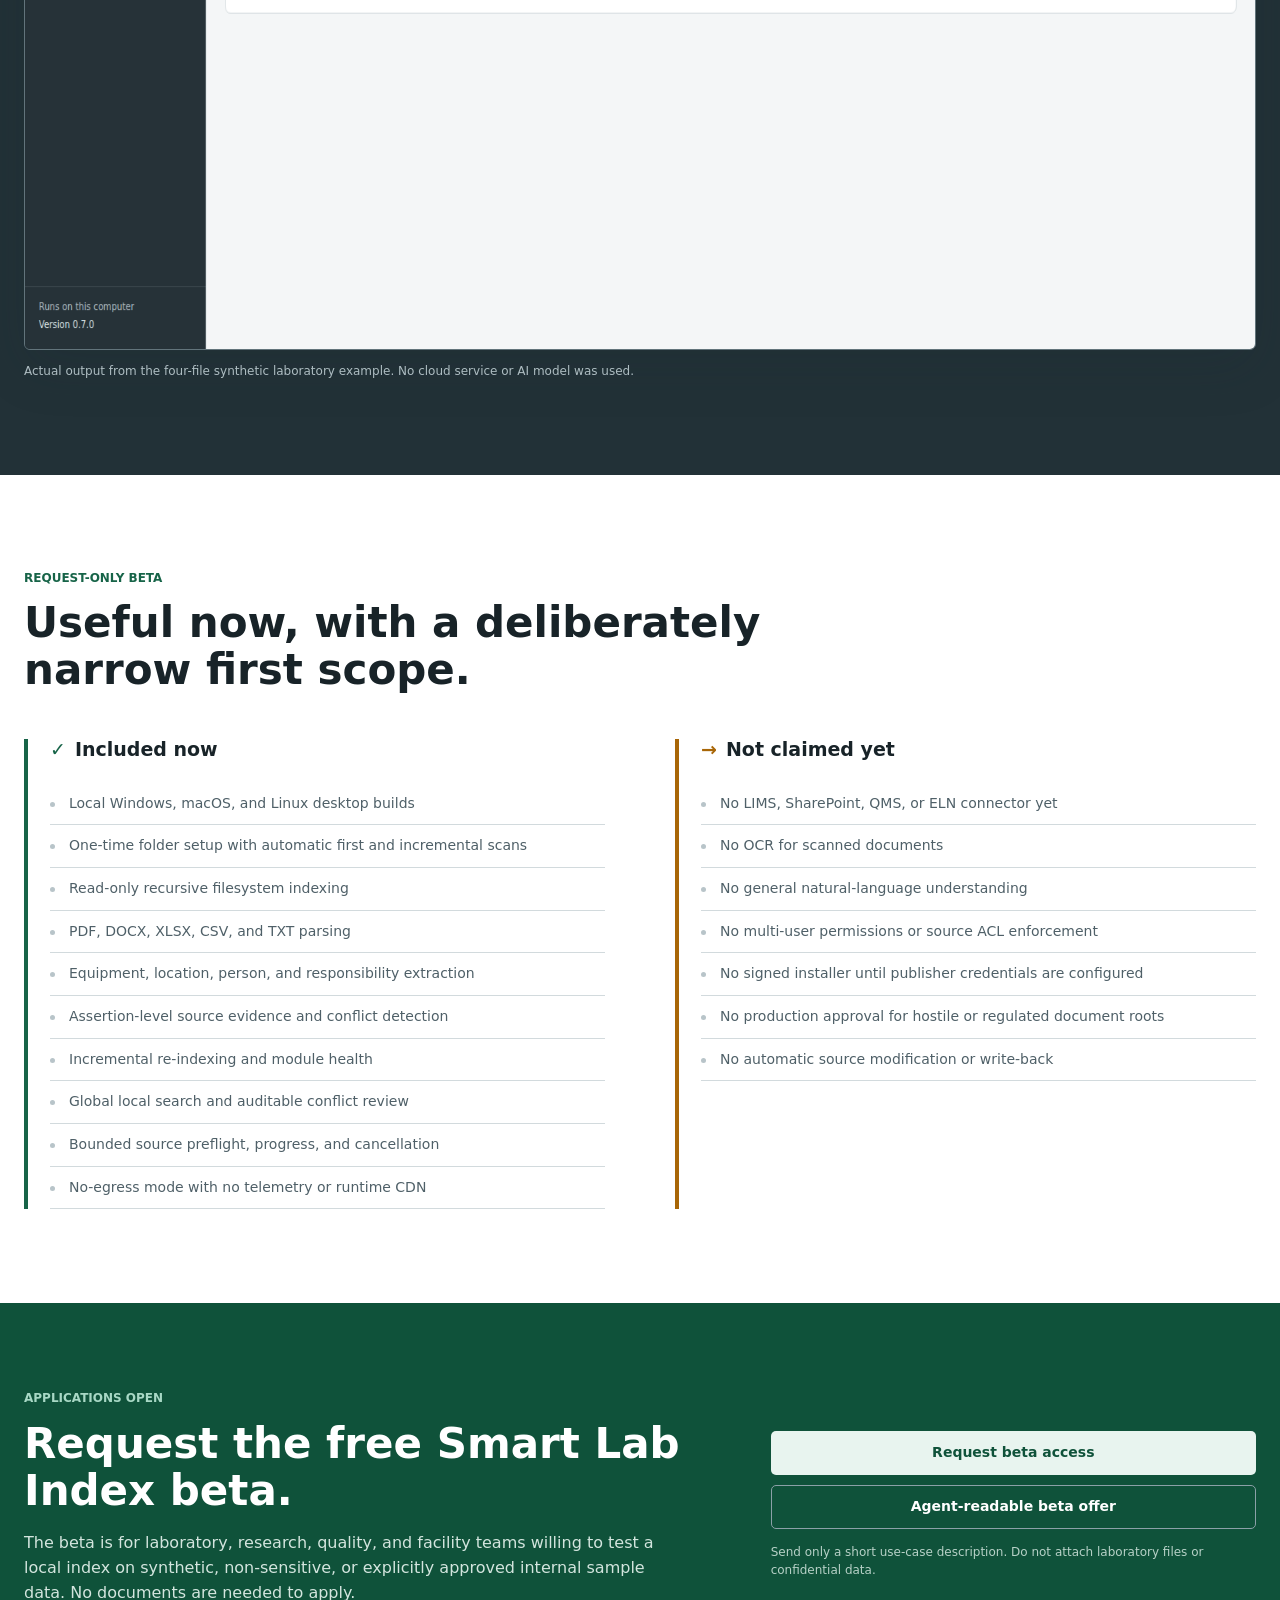
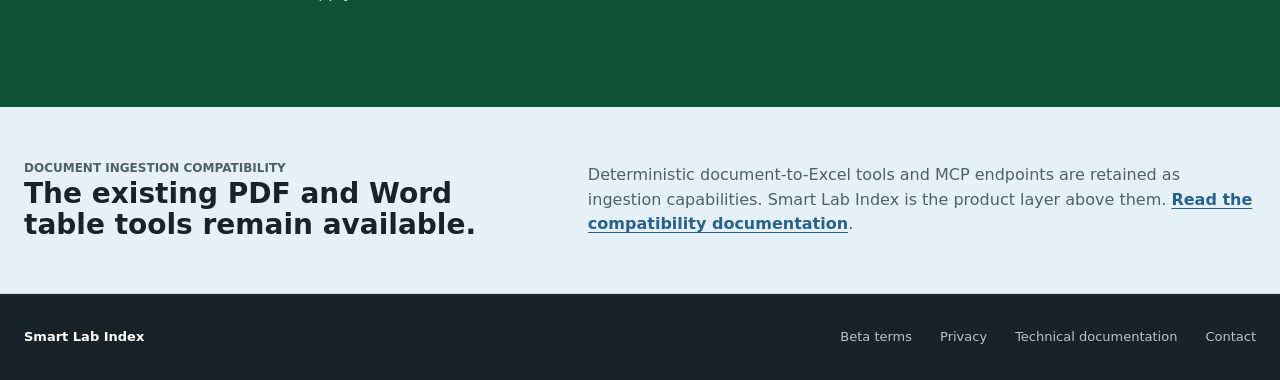
==== commit ea8d38b1: "feat: add self-service Smart Lab desktop flow" ====
--- a/docs/index.html
+++ b/docs/index.html
@@ -23,7 +23,7 @@
         "name": "Smart Lab Index",
         "applicationCategory": "BusinessApplication",
         "operatingSystem": "Windows, macOS, Linux",
-        "softwareVersion": "0.5.0",
+        "softwareVersion": "0.7.0",
         "description": "A local-first, read-only laboratory knowledge index with source evidence and conflict detection.",
         "offers": {
           "@type": "Offer",
@@ -54,7 +54,7 @@
       <section class="hero" aria-labelledby="hero-title">
         <picture>
           <source media="(max-width: 700px)" srcset="assets/smart-lab-index-workspace-mobile.png">
-          <img src="assets/smart-lab-index-workspace.png" width="1600" height="1000" fetchpriority="high" alt="Smart Lab Index overview showing four source files, four entities, three assertions, and one conflicting equipment location">
+          <img src="assets/smart-lab-index-workspace.png" width="1600" height="1000" fetchpriority="high" alt="Smart Lab Index Home workspace showing four files, four items, three connections, and one conflicting equipment location that needs review">
         </picture>
         <div class="hero-shade" aria-hidden="true"></div>
         <div class="hero-content">
@@ -155,10 +155,10 @@
             <p class="eyebrow">Operator workspace</p>
             <h2 id="workspace-title">The index is the interface.</h2>
           </div>
-          <p>Browse equipment, locations, people, responsibilities, documents, issues, sources, and module health without a chat prompt.</p>
+          <p>Browse equipment, locations, people, responsibilities, documents, files, and findings that need review without a chat prompt.</p>
         </div>
         <figure class="workspace-media">
-          <img src="assets/smart-lab-index-workspace.png" width="1600" height="1000" loading="lazy" alt="Full Smart Lab Index overview with indexed source counts and a conflicting location issue">
+          <img src="assets/smart-lab-index-workspace.png" width="1600" height="1000" loading="lazy" alt="Smart Lab Index Home workspace with scan totals and a conflicting location finding linked to source evidence">
           <figcaption>Actual output from the four-file synthetic laboratory example. No cloud service or AI model was used.</figcaption>
         </figure>
       </section>
@@ -173,6 +173,7 @@
             <h3 id="ready-title"><span aria-hidden="true">✓</span> Included now</h3>
             <ul>
               <li>Local Windows, macOS, and Linux desktop builds</li>
+              <li>One-time folder setup with automatic first and incremental scans</li>
               <li>Read-only recursive filesystem indexing</li>
               <li>PDF, DOCX, XLSX, CSV, and TXT parsing</li>
               <li>Equipment, location, person, and responsibility extraction</li>
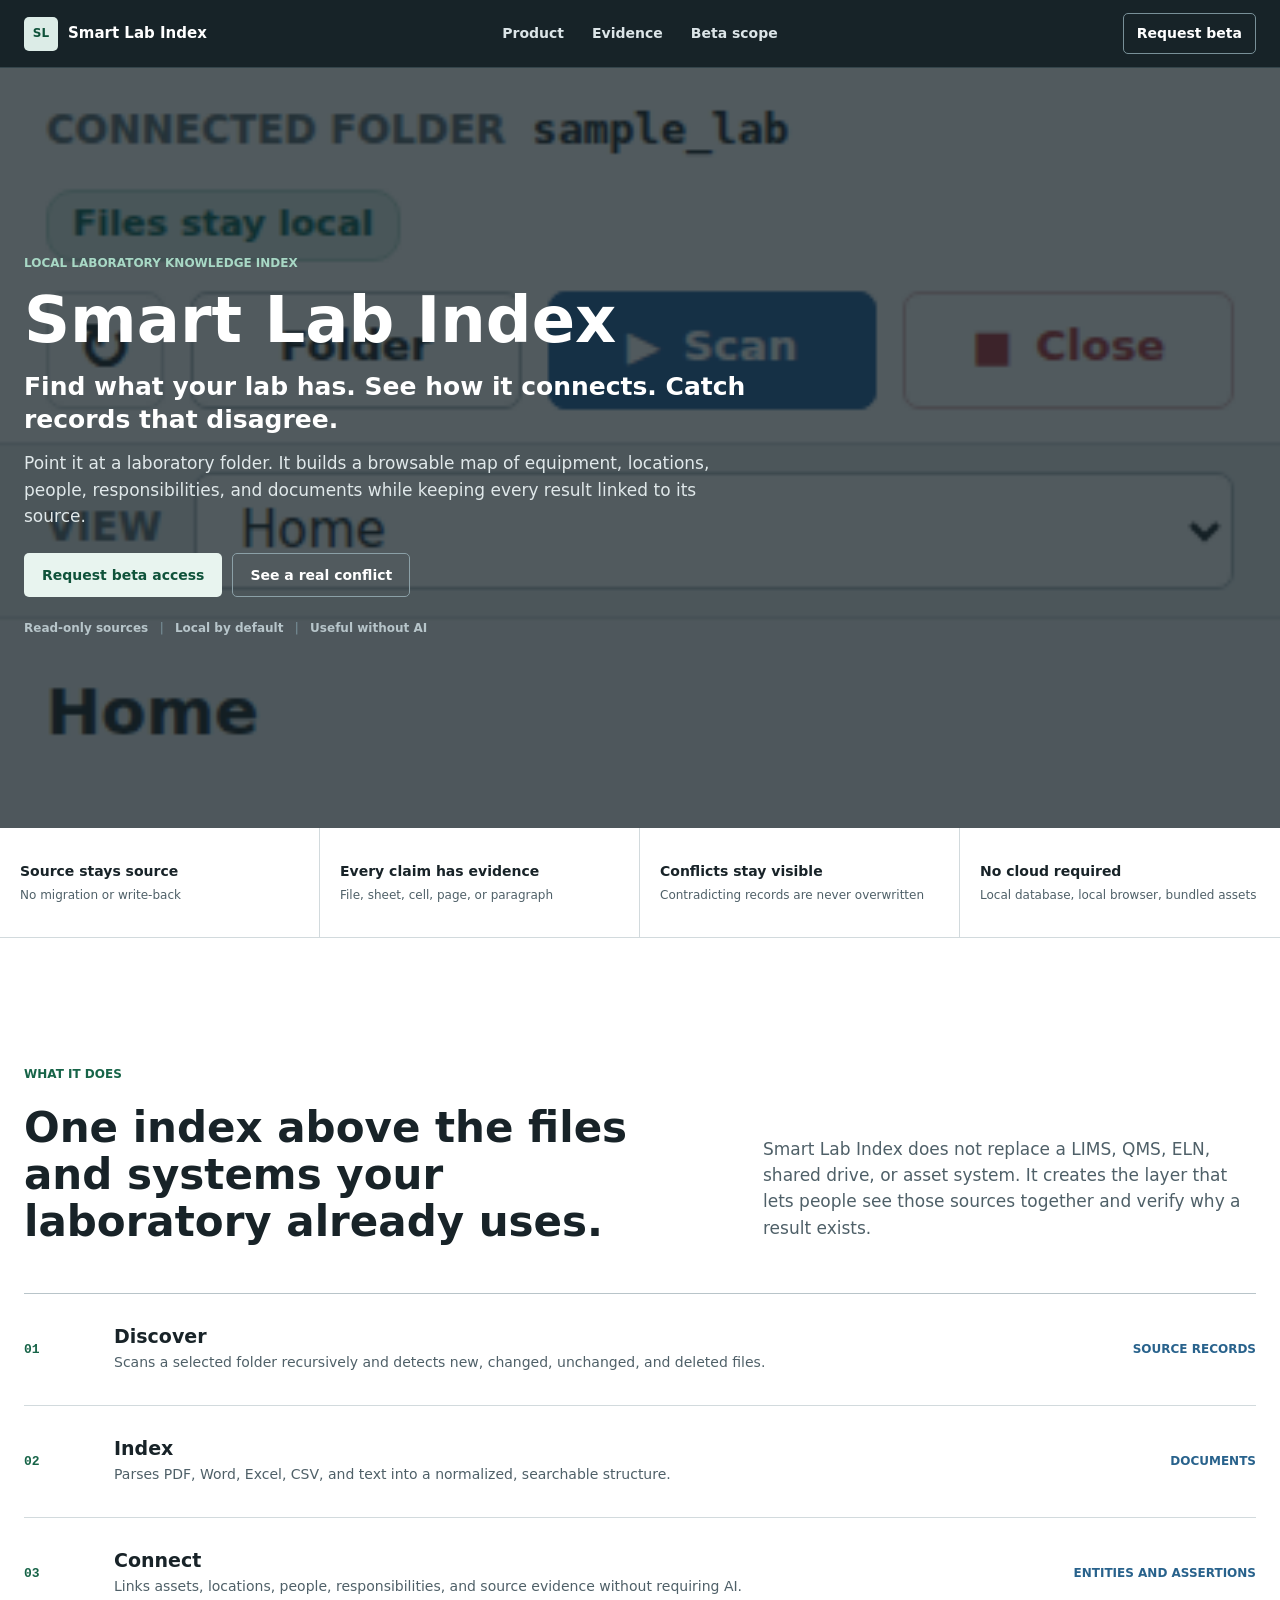
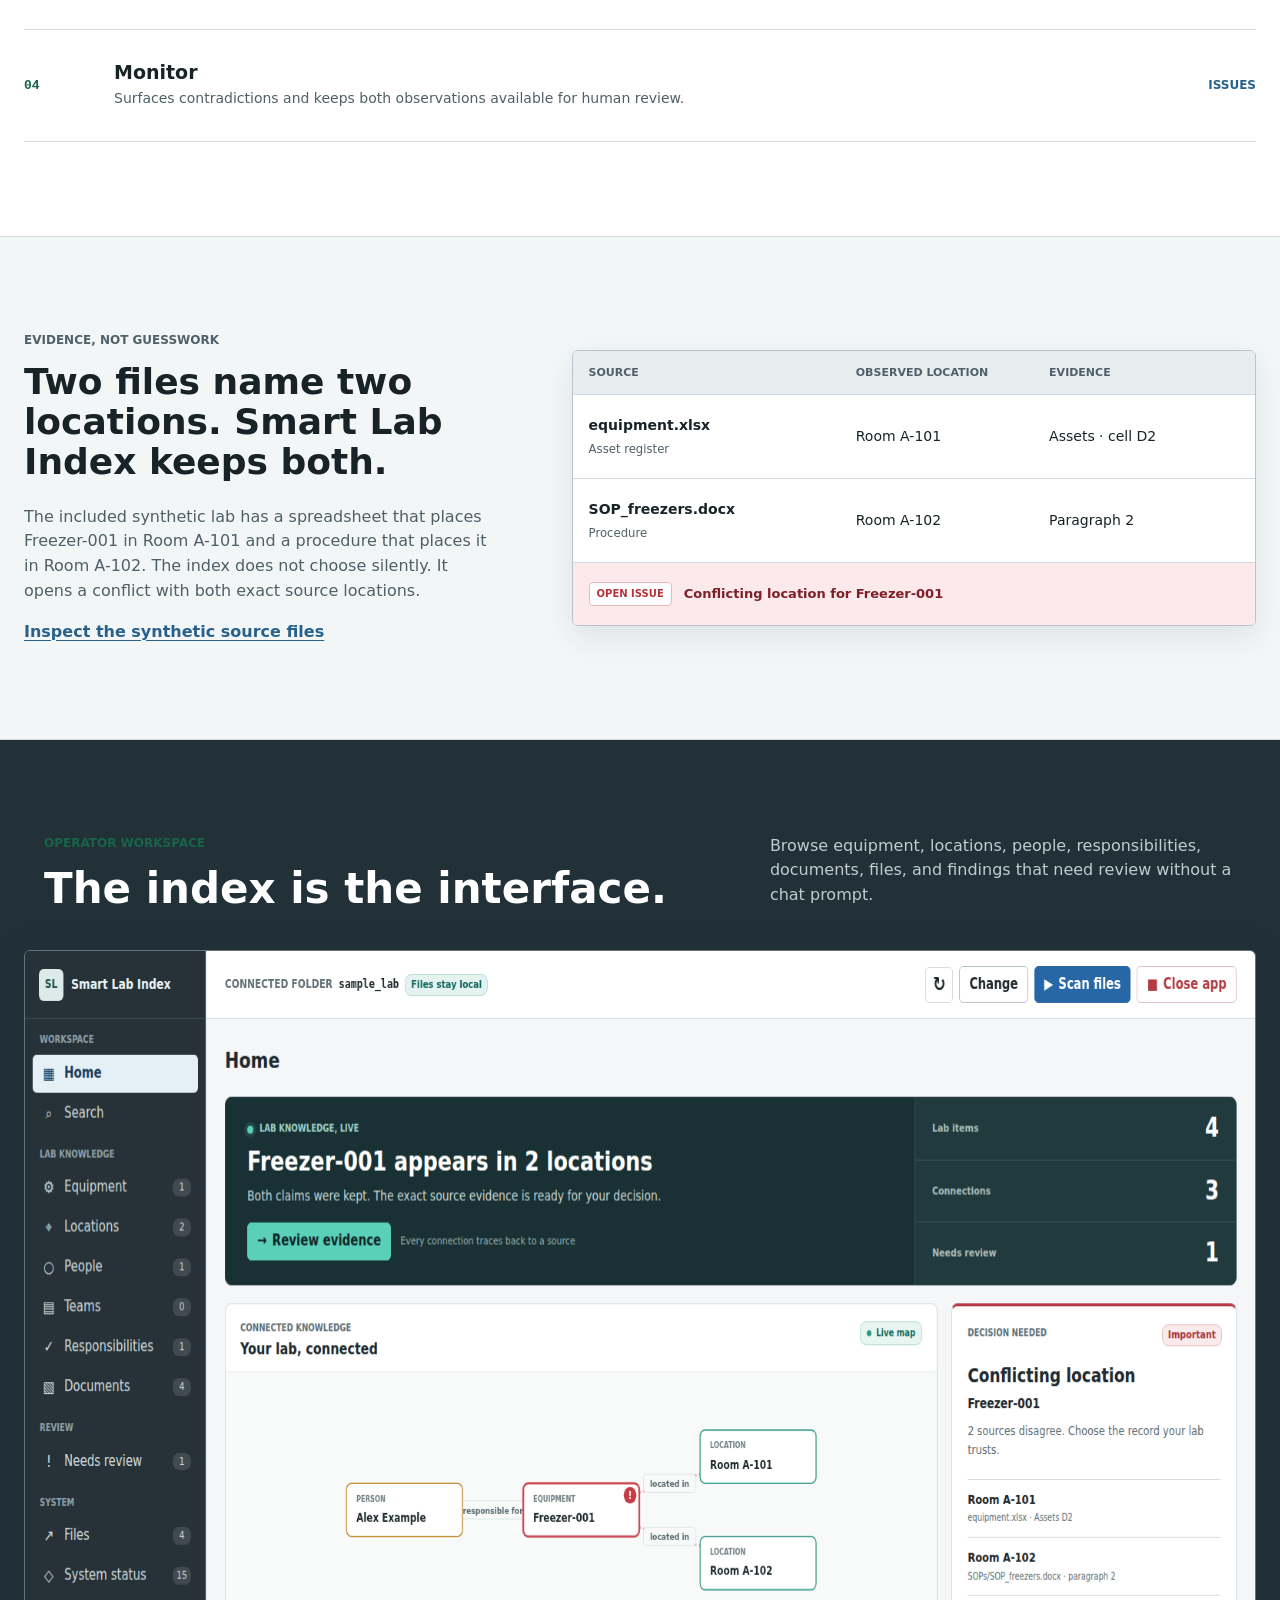
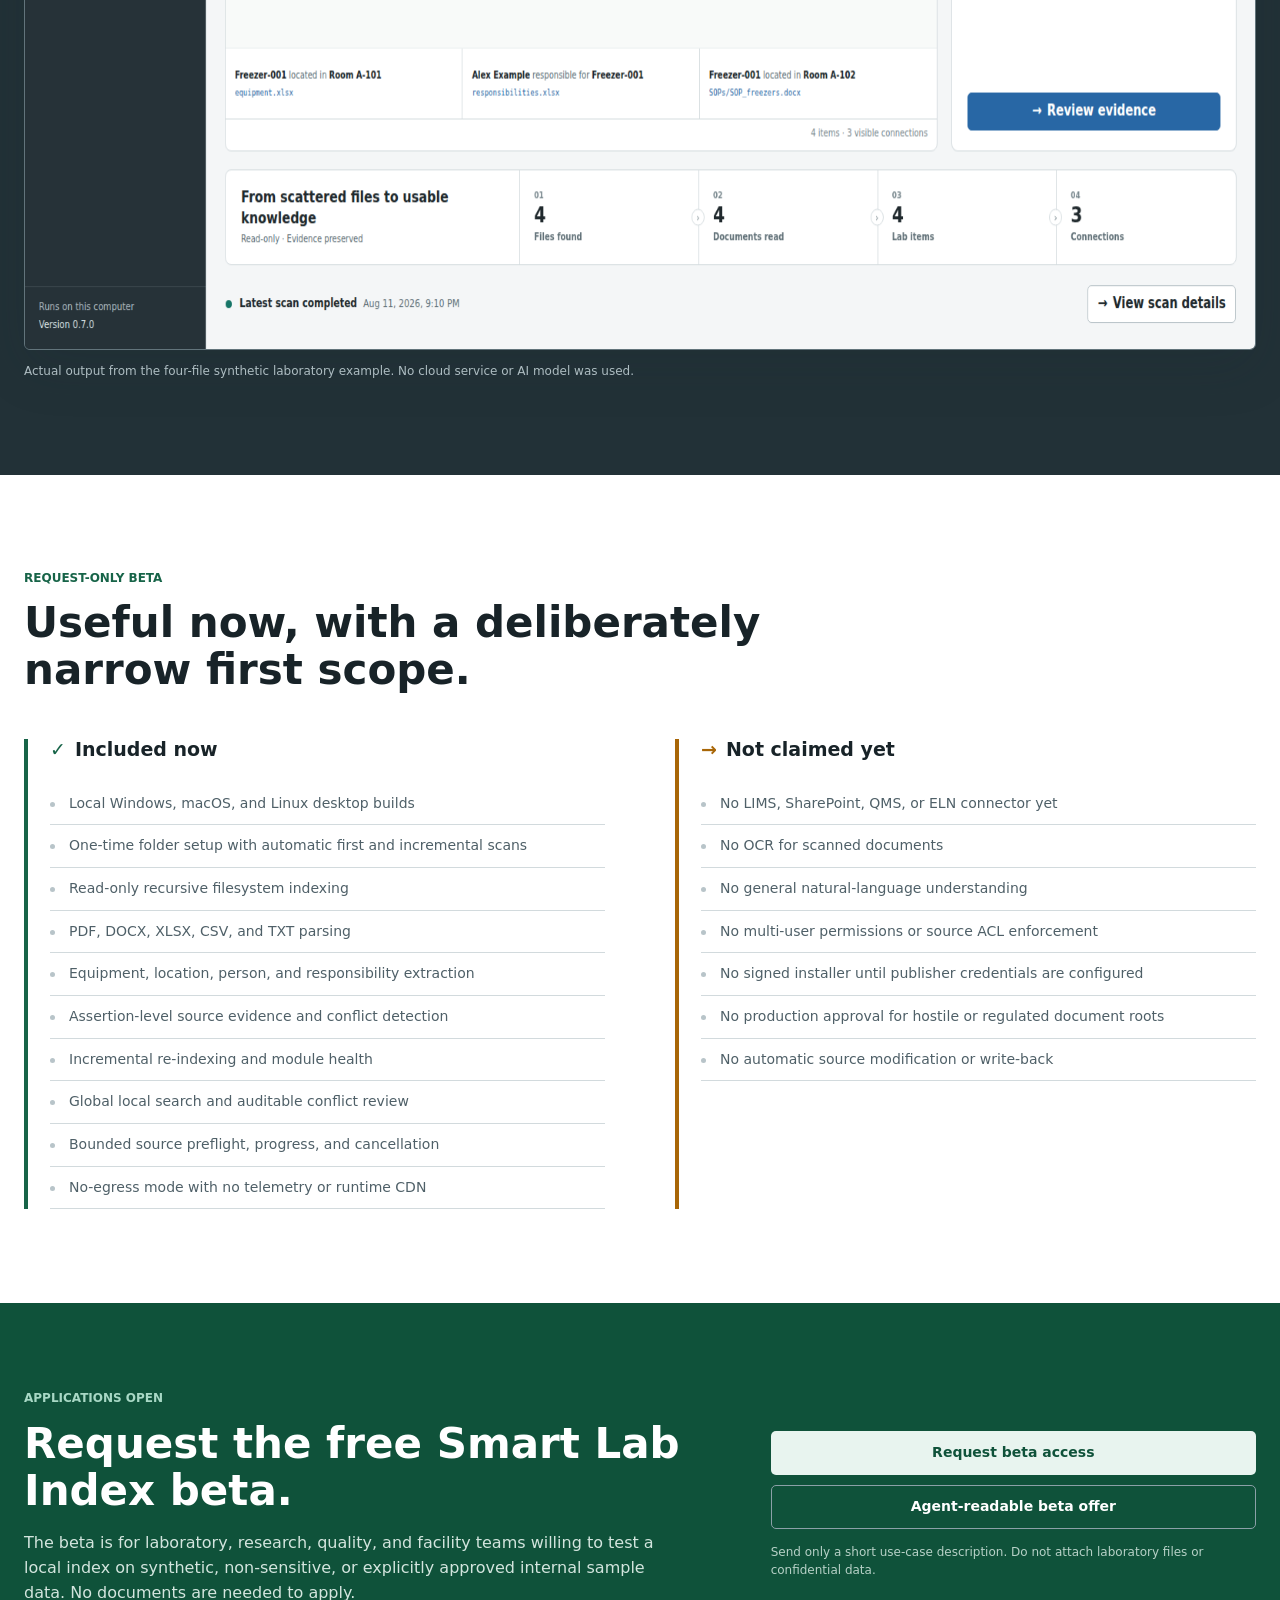
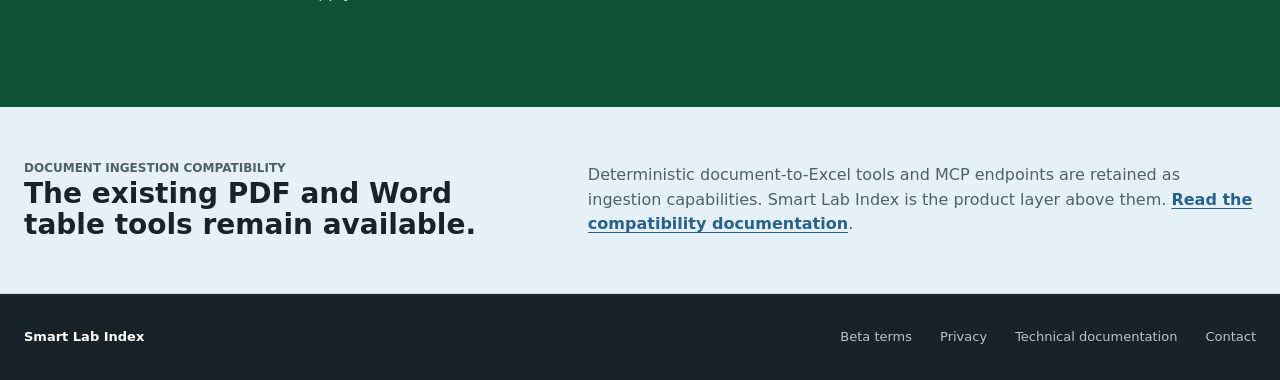
==== commit 5041689f: "feat: add connected knowledge command center" ====
--- a/docs/index.html
+++ b/docs/index.html
@@ -54,7 +54,7 @@
       <section class="hero" aria-labelledby="hero-title">
         <picture>
           <source media="(max-width: 700px)" srcset="assets/smart-lab-index-workspace-mobile.png">
-          <img src="assets/smart-lab-index-workspace.png" width="1600" height="1000" fetchpriority="high" alt="Smart Lab Index Home workspace showing four files, four items, three connections, and one conflicting equipment location that needs review">
+          <img src="assets/smart-lab-index-workspace.png" width="1600" height="1000" fetchpriority="high" alt="Smart Lab Index Home workspace mapping a freezer to its responsible person, two conflicting room records, and the source evidence needed for review">
         </picture>
         <div class="hero-shade" aria-hidden="true"></div>
         <div class="hero-content">
@@ -158,7 +158,7 @@
           <p>Browse equipment, locations, people, responsibilities, documents, files, and findings that need review without a chat prompt.</p>
         </div>
         <figure class="workspace-media">
-          <img src="assets/smart-lab-index-workspace.png" width="1600" height="1000" loading="lazy" alt="Smart Lab Index Home workspace with scan totals and a conflicting location finding linked to source evidence">
+          <img src="assets/smart-lab-index-workspace.png" width="1600" height="1000" loading="lazy" alt="Smart Lab Index connected knowledge map with a conflicting freezer location linked to spreadsheet and procedure evidence">
           <figcaption>Actual output from the four-file synthetic laboratory example. No cloud service or AI model was used.</figcaption>
         </figure>
       </section>
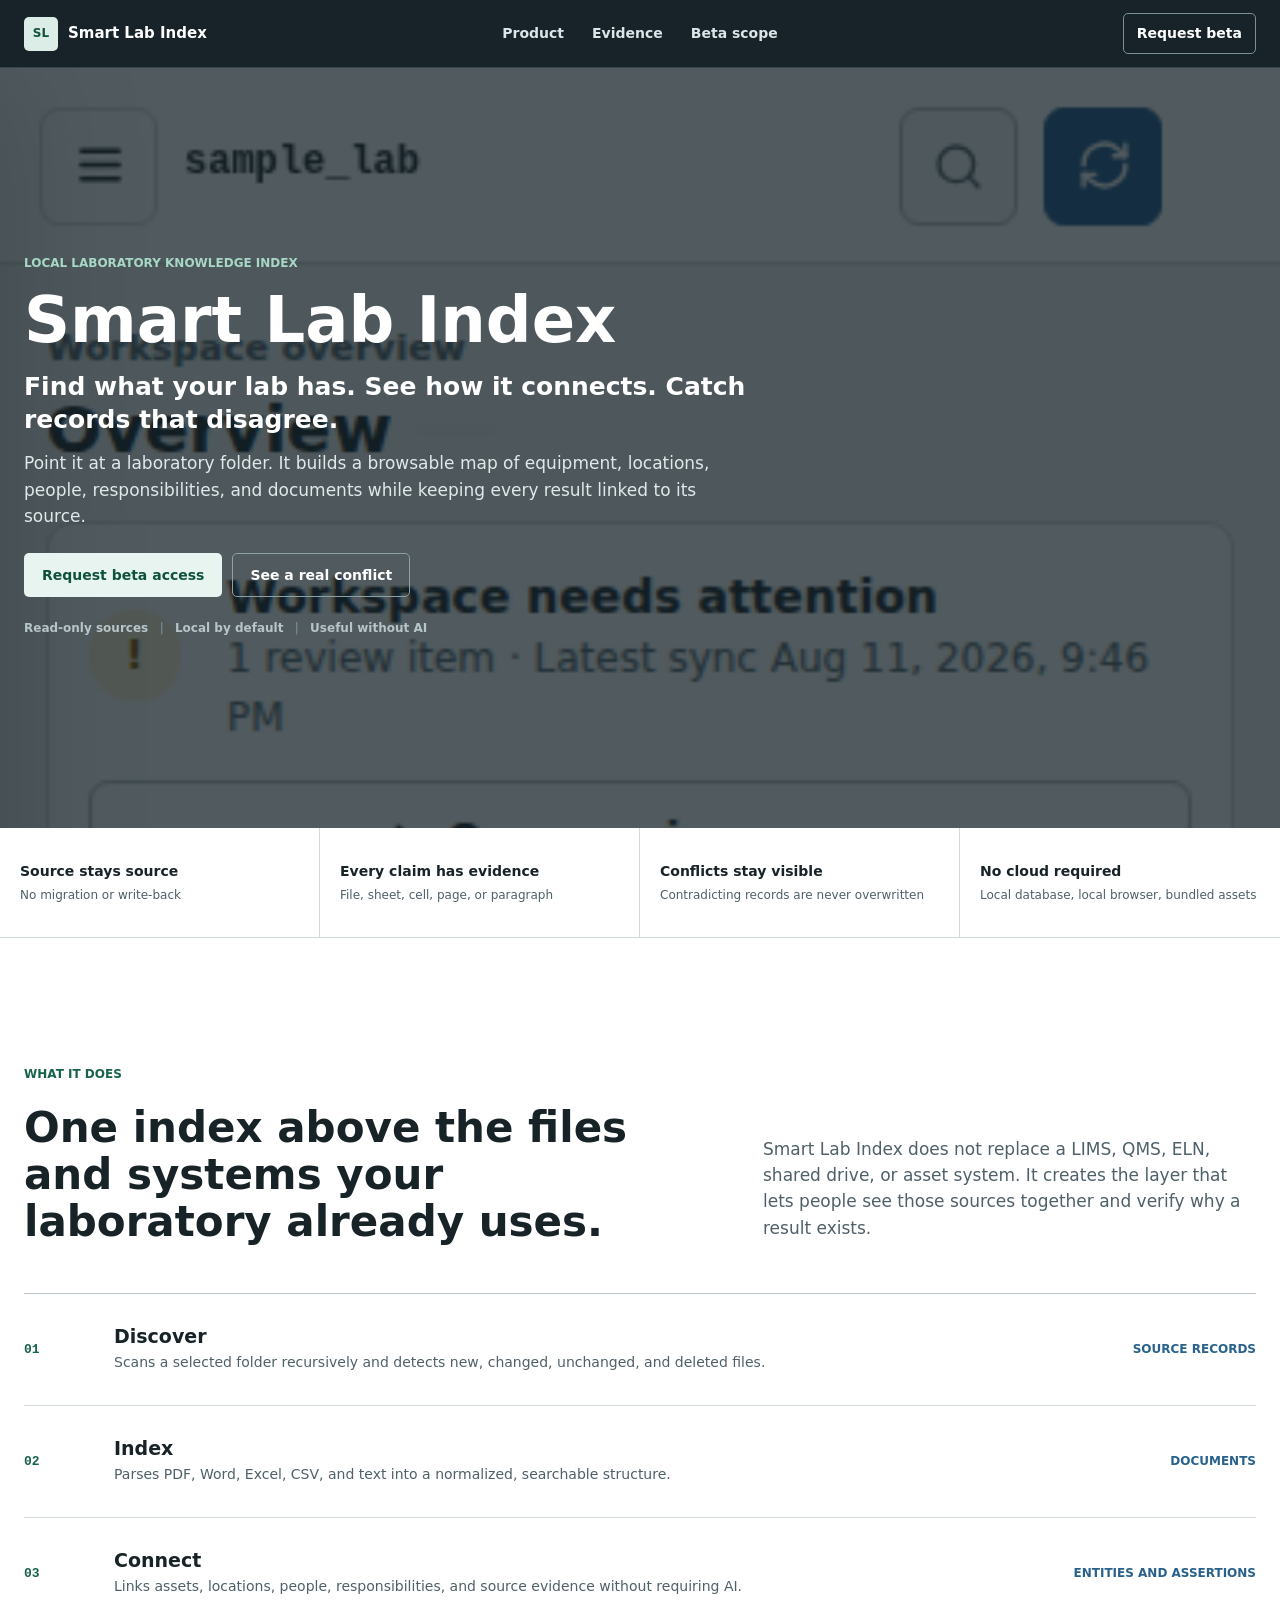
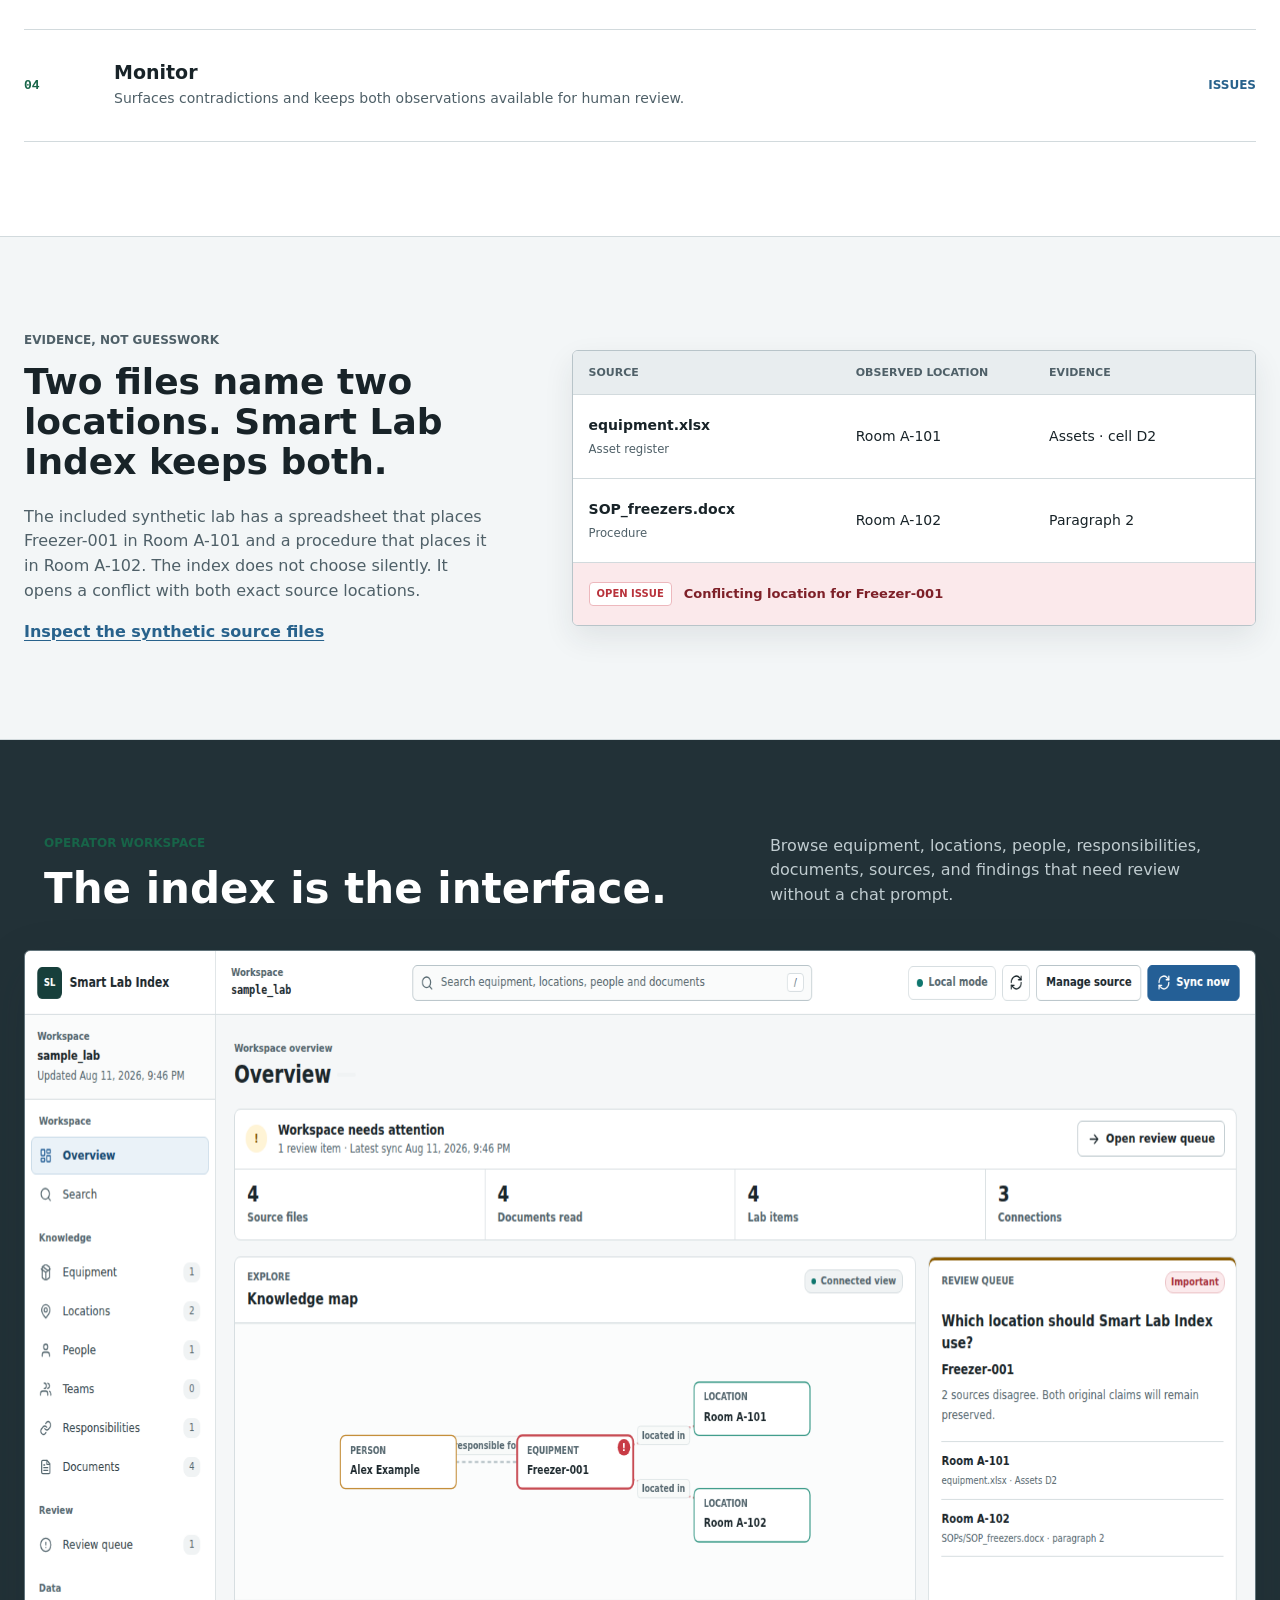
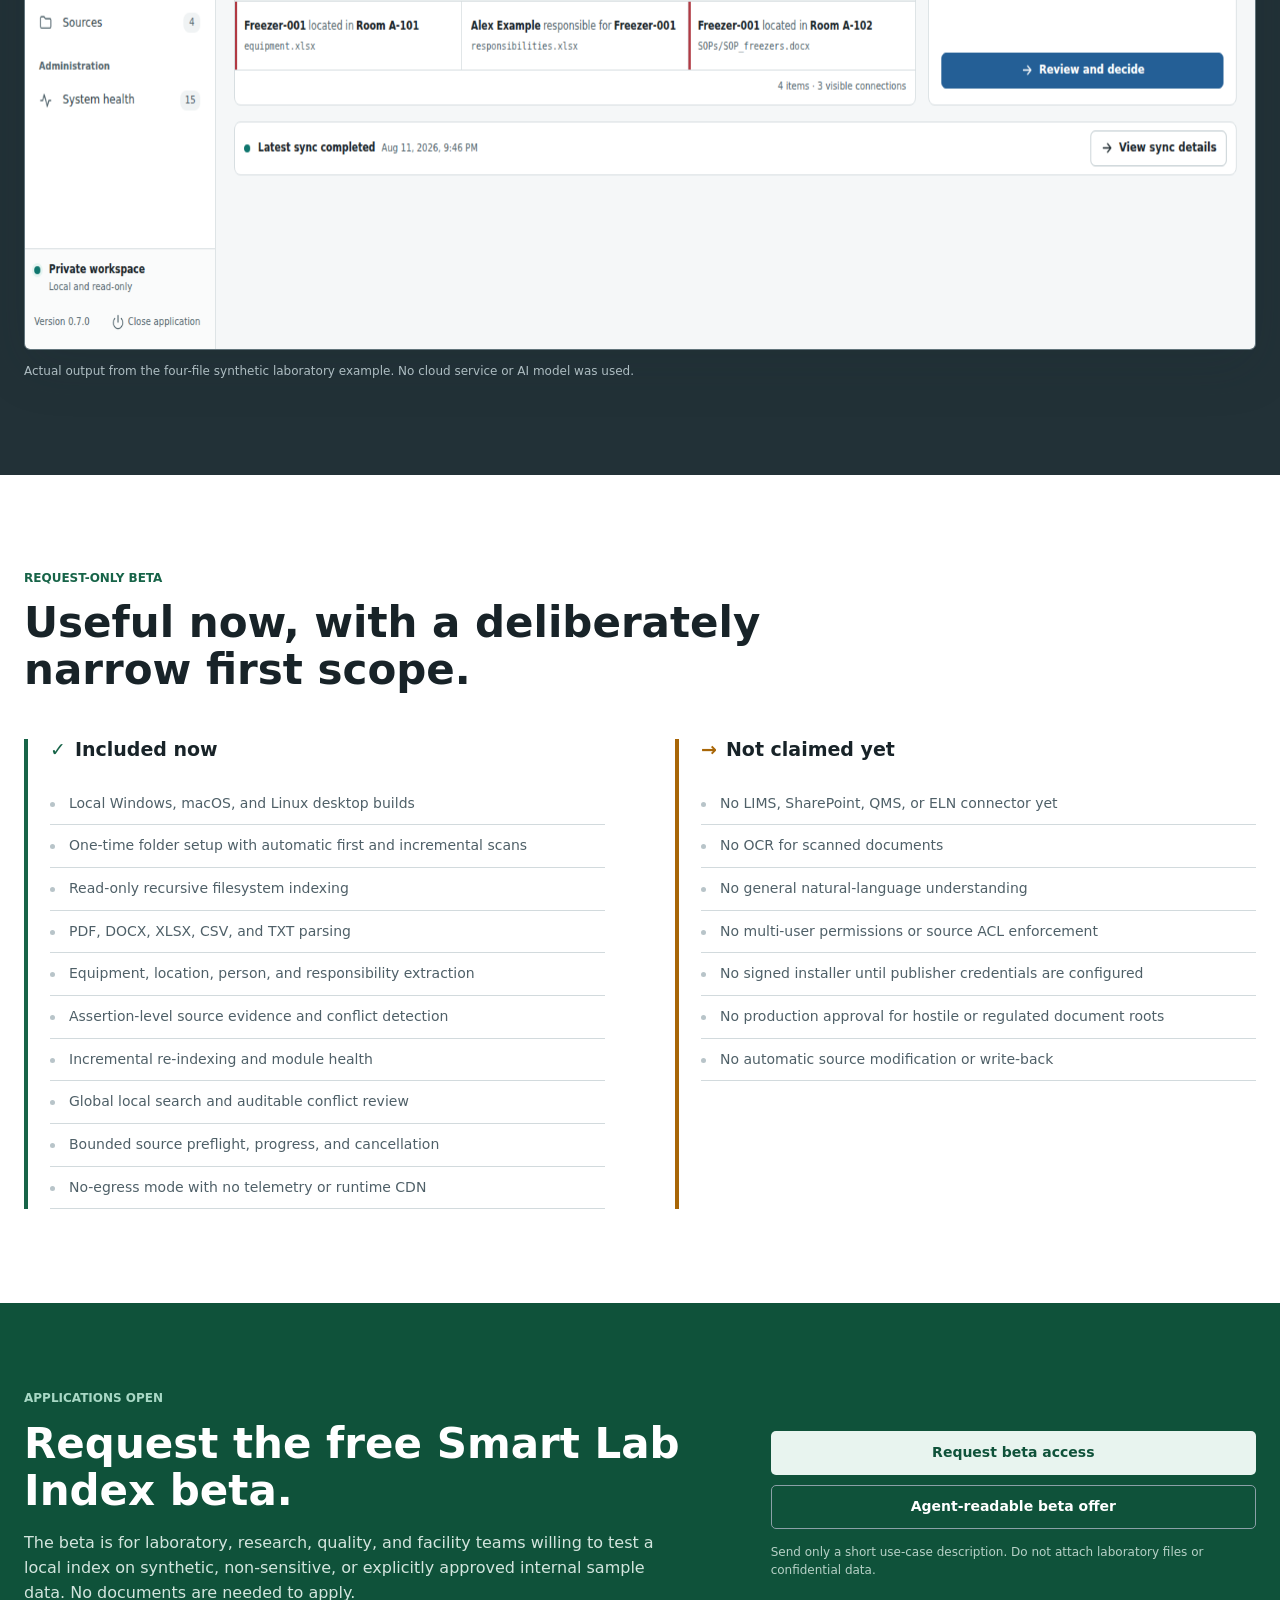
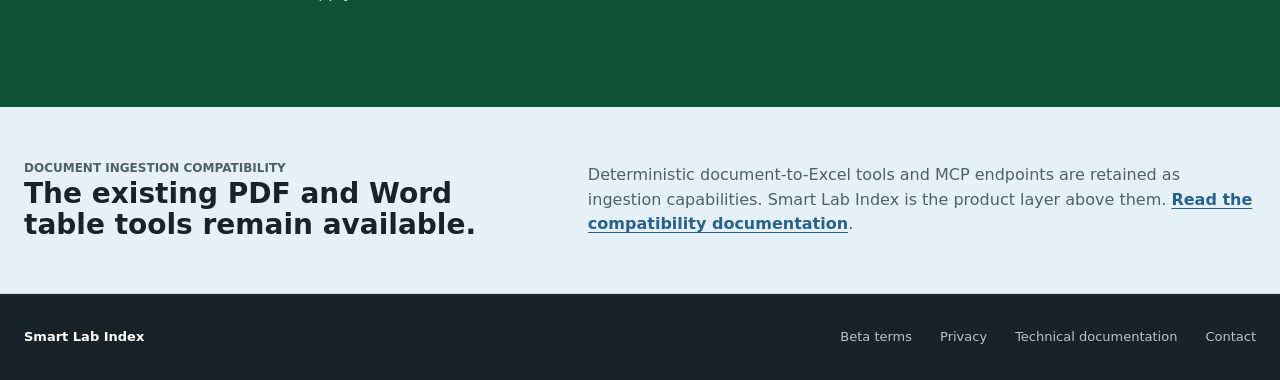
==== commit d209f97b: "feat: redesign Smart Lab Index workspace" ====
--- a/docs/index.html
+++ b/docs/index.html
@@ -54,7 +54,7 @@
       <section class="hero" aria-labelledby="hero-title">
         <picture>
           <source media="(max-width: 700px)" srcset="assets/smart-lab-index-workspace-mobile.png">
-          <img src="assets/smart-lab-index-workspace.png" width="1600" height="1000" fetchpriority="high" alt="Smart Lab Index Home workspace mapping a freezer to its responsible person, two conflicting room records, and the source evidence needed for review">
+          <img src="assets/smart-lab-index-workspace.png" width="1600" height="1000" fetchpriority="high" alt="Smart Lab Index Overview mapping a freezer to its responsible person, two conflicting room records, and the source evidence needed for review">
         </picture>
         <div class="hero-shade" aria-hidden="true"></div>
         <div class="hero-content">
@@ -155,7 +155,7 @@
             <p class="eyebrow">Operator workspace</p>
             <h2 id="workspace-title">The index is the interface.</h2>
           </div>
-          <p>Browse equipment, locations, people, responsibilities, documents, files, and findings that need review without a chat prompt.</p>
+          <p>Browse equipment, locations, people, responsibilities, documents, sources, and findings that need review without a chat prompt.</p>
         </div>
         <figure class="workspace-media">
           <img src="assets/smart-lab-index-workspace.png" width="1600" height="1000" loading="lazy" alt="Smart Lab Index connected knowledge map with a conflicting freezer location linked to spreadsheet and procedure evidence">
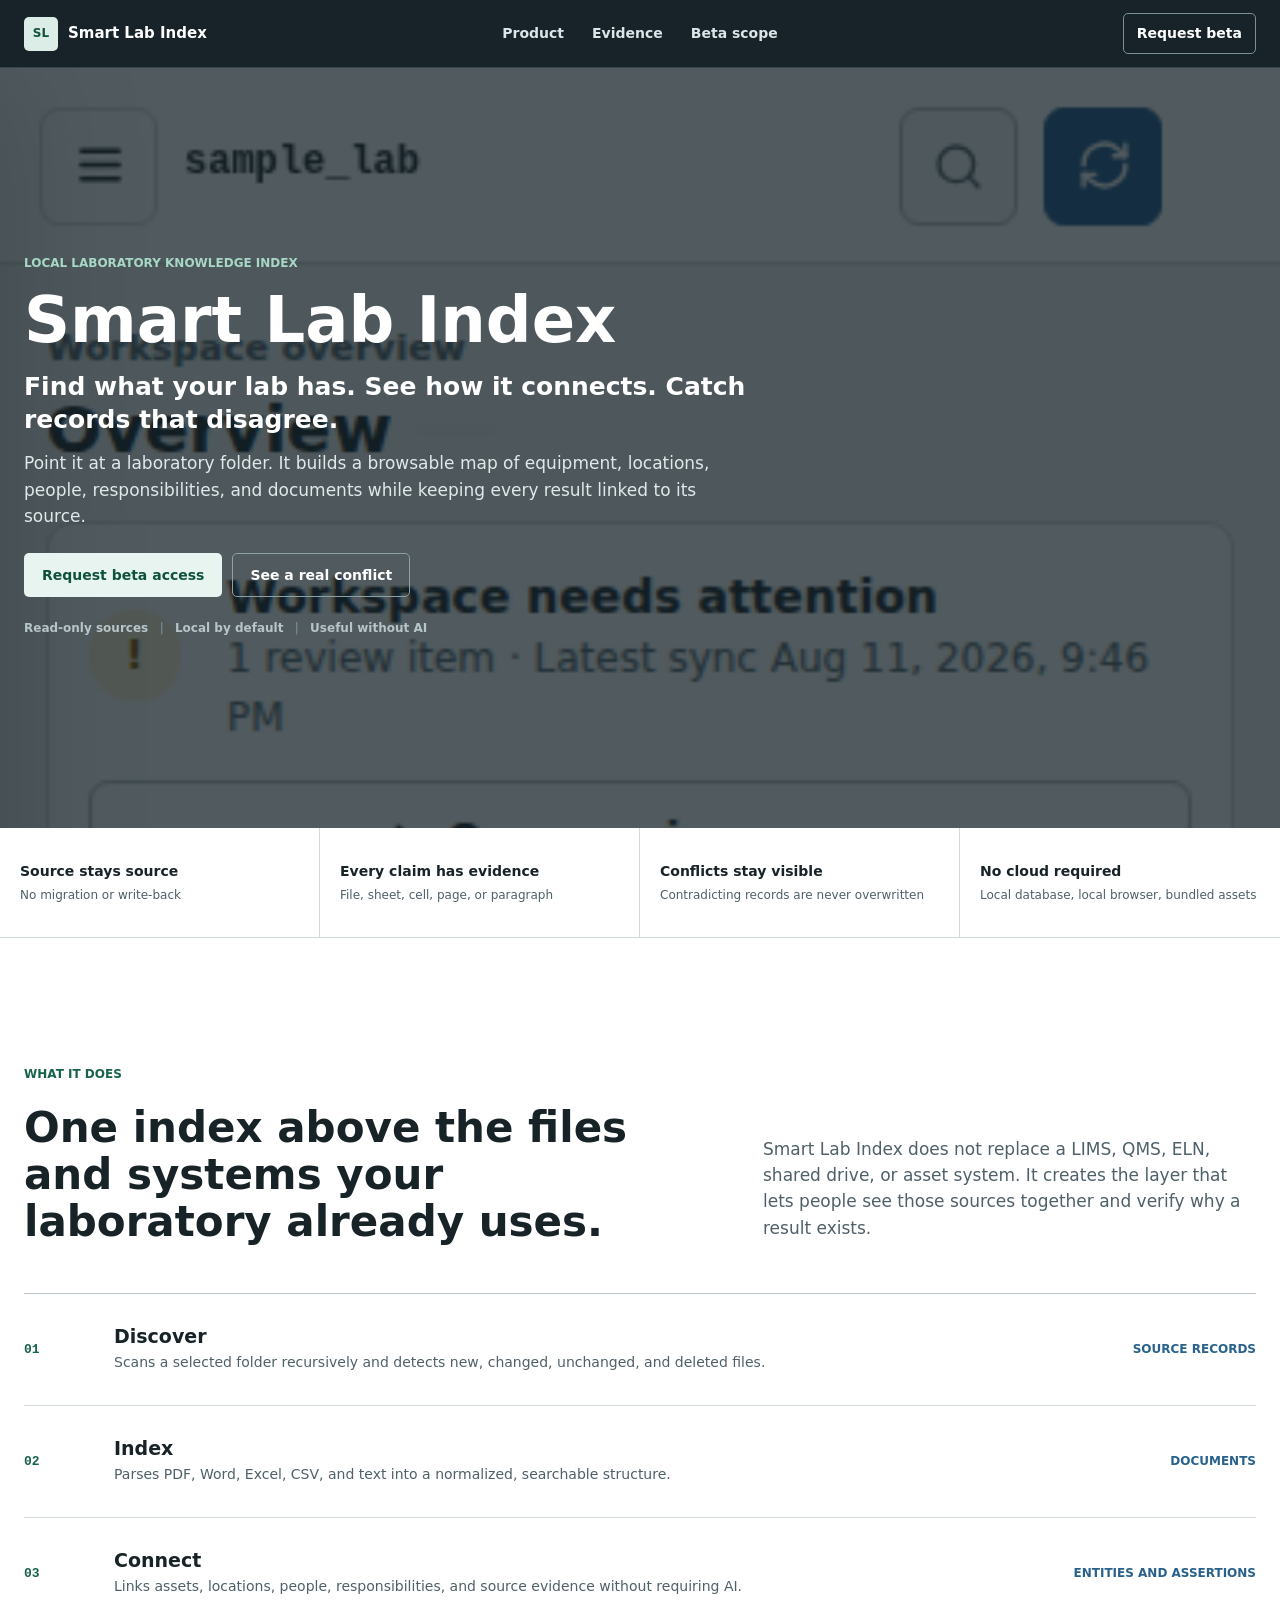
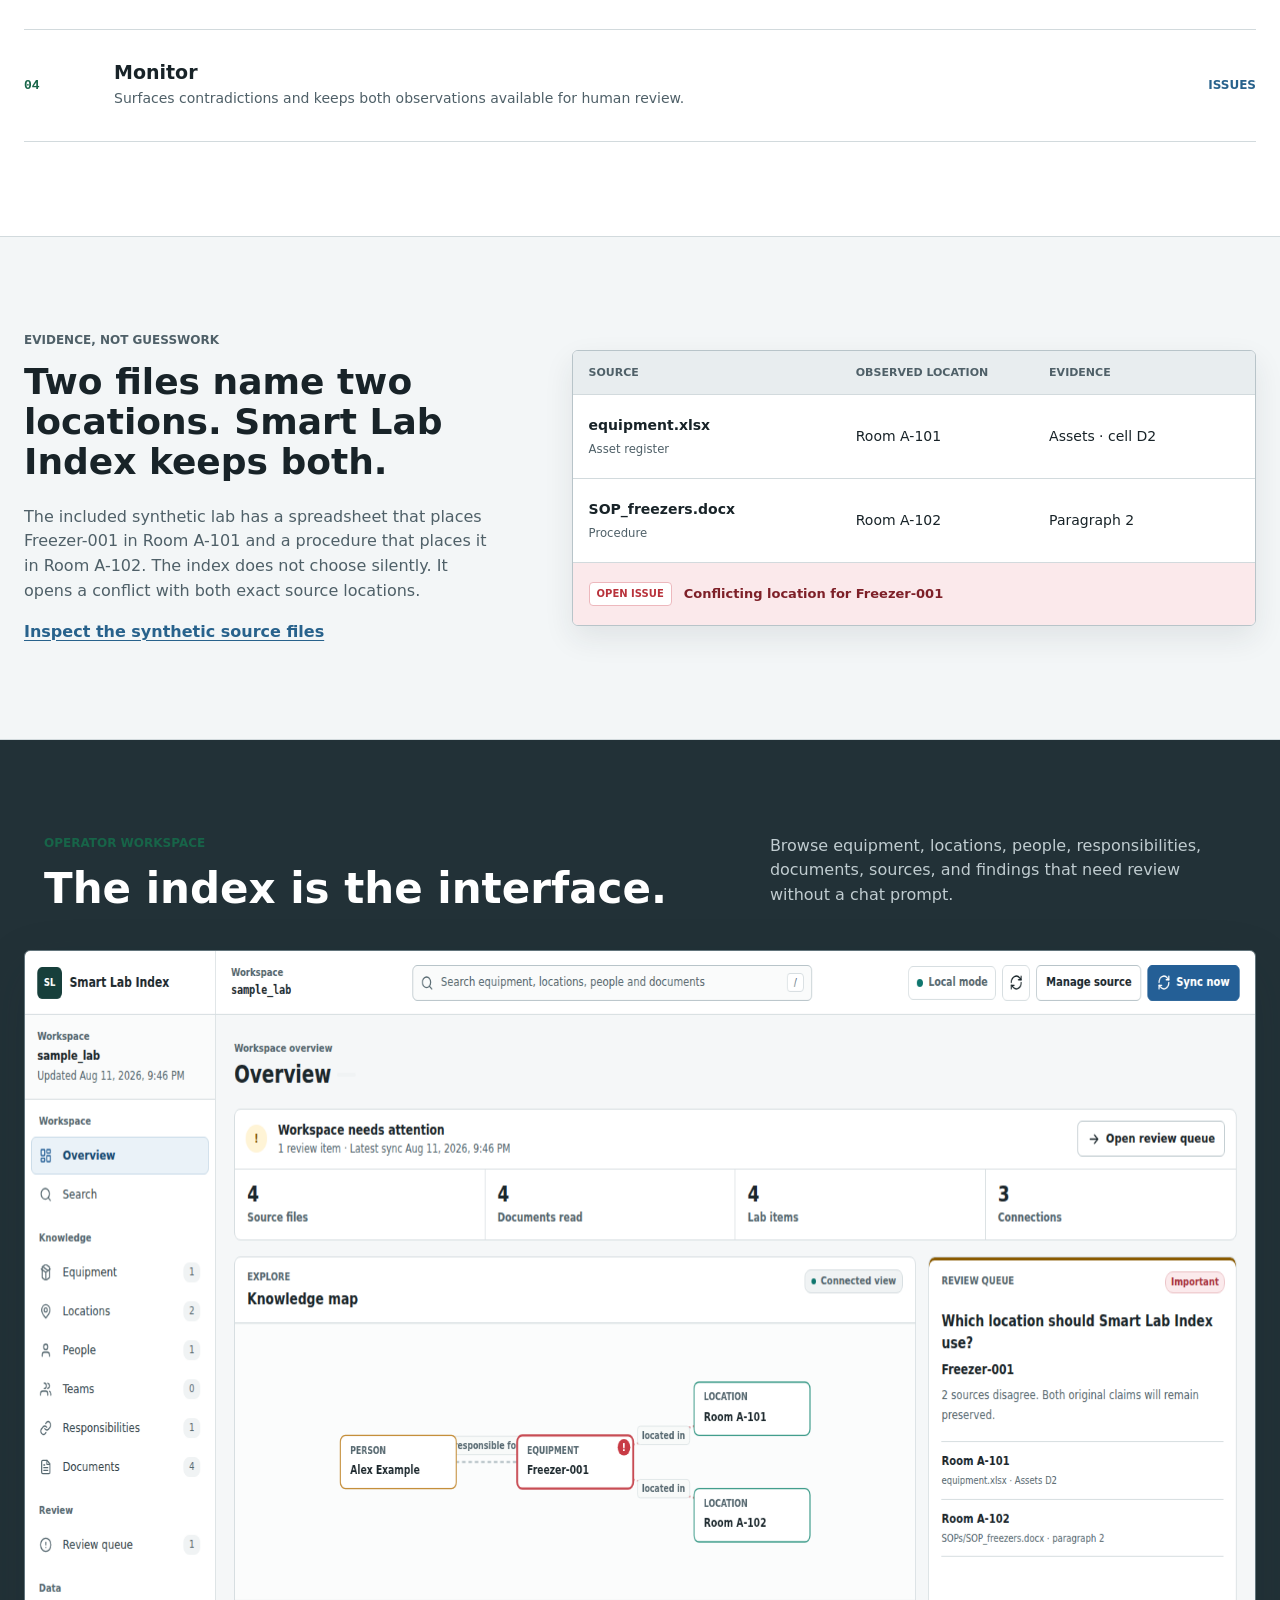
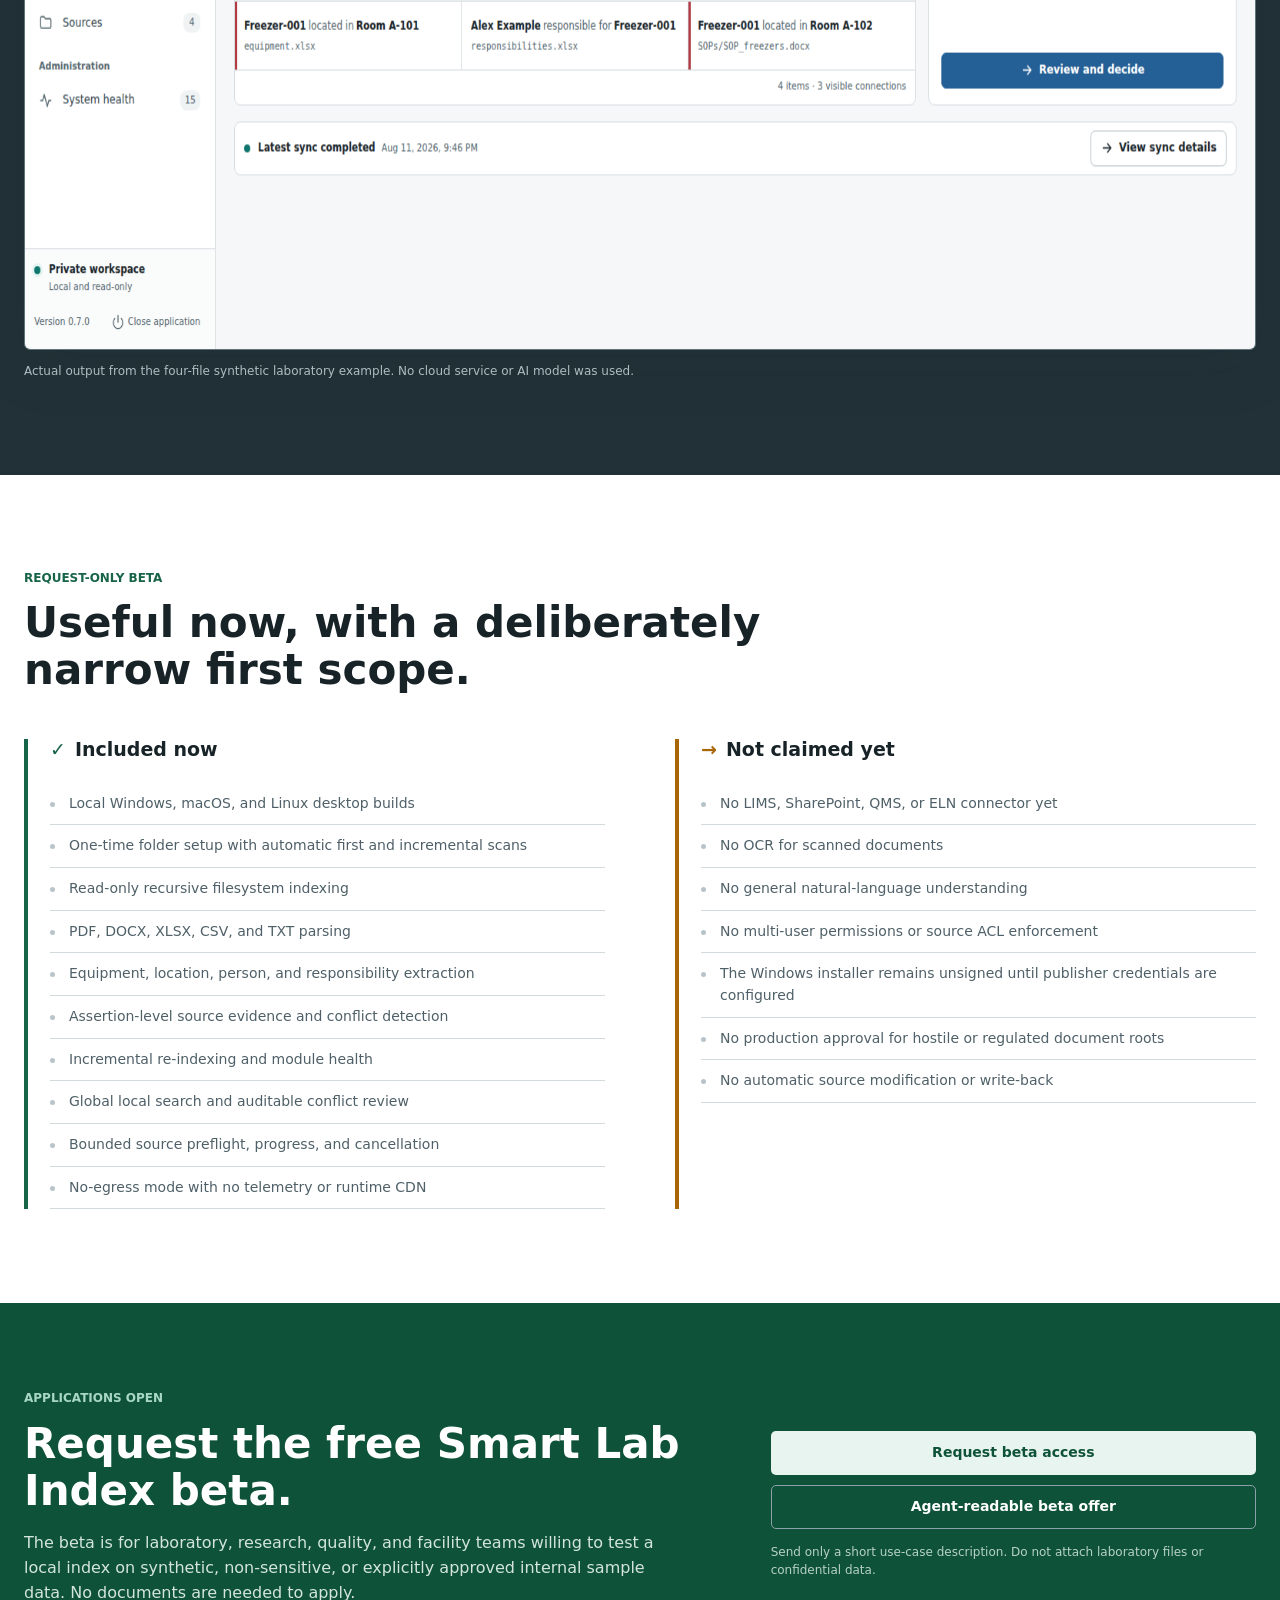
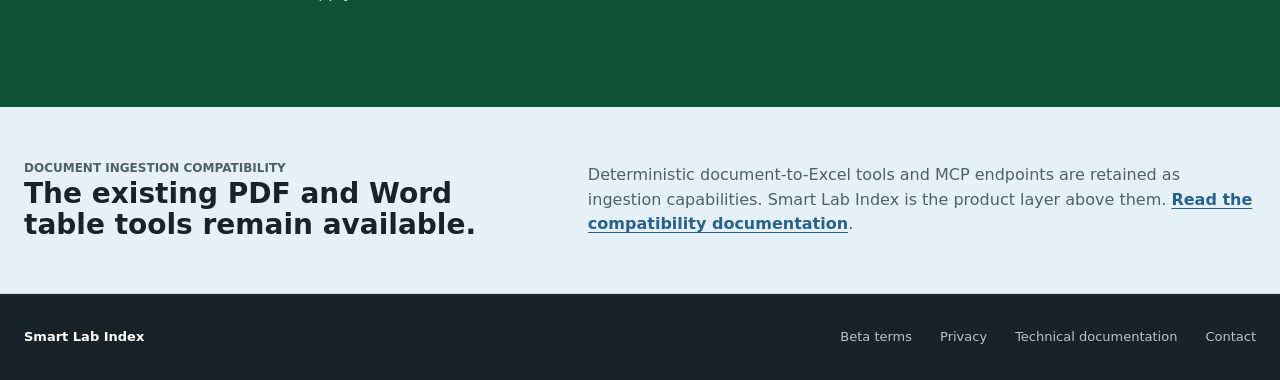
==== commit 596d417d: "build: add tested Windows installer" ====
--- a/docs/index.html
+++ b/docs/index.html
@@ -191,7 +191,7 @@
               <li>No OCR for scanned documents</li>
               <li>No general natural-language understanding</li>
               <li>No multi-user permissions or source ACL enforcement</li>
-              <li>No signed installer until publisher credentials are configured</li>
+              <li>The Windows installer remains unsigned until publisher credentials are configured</li>
               <li>No production approval for hostile or regulated document roots</li>
               <li>No automatic source modification or write-back</li>
             </ul>
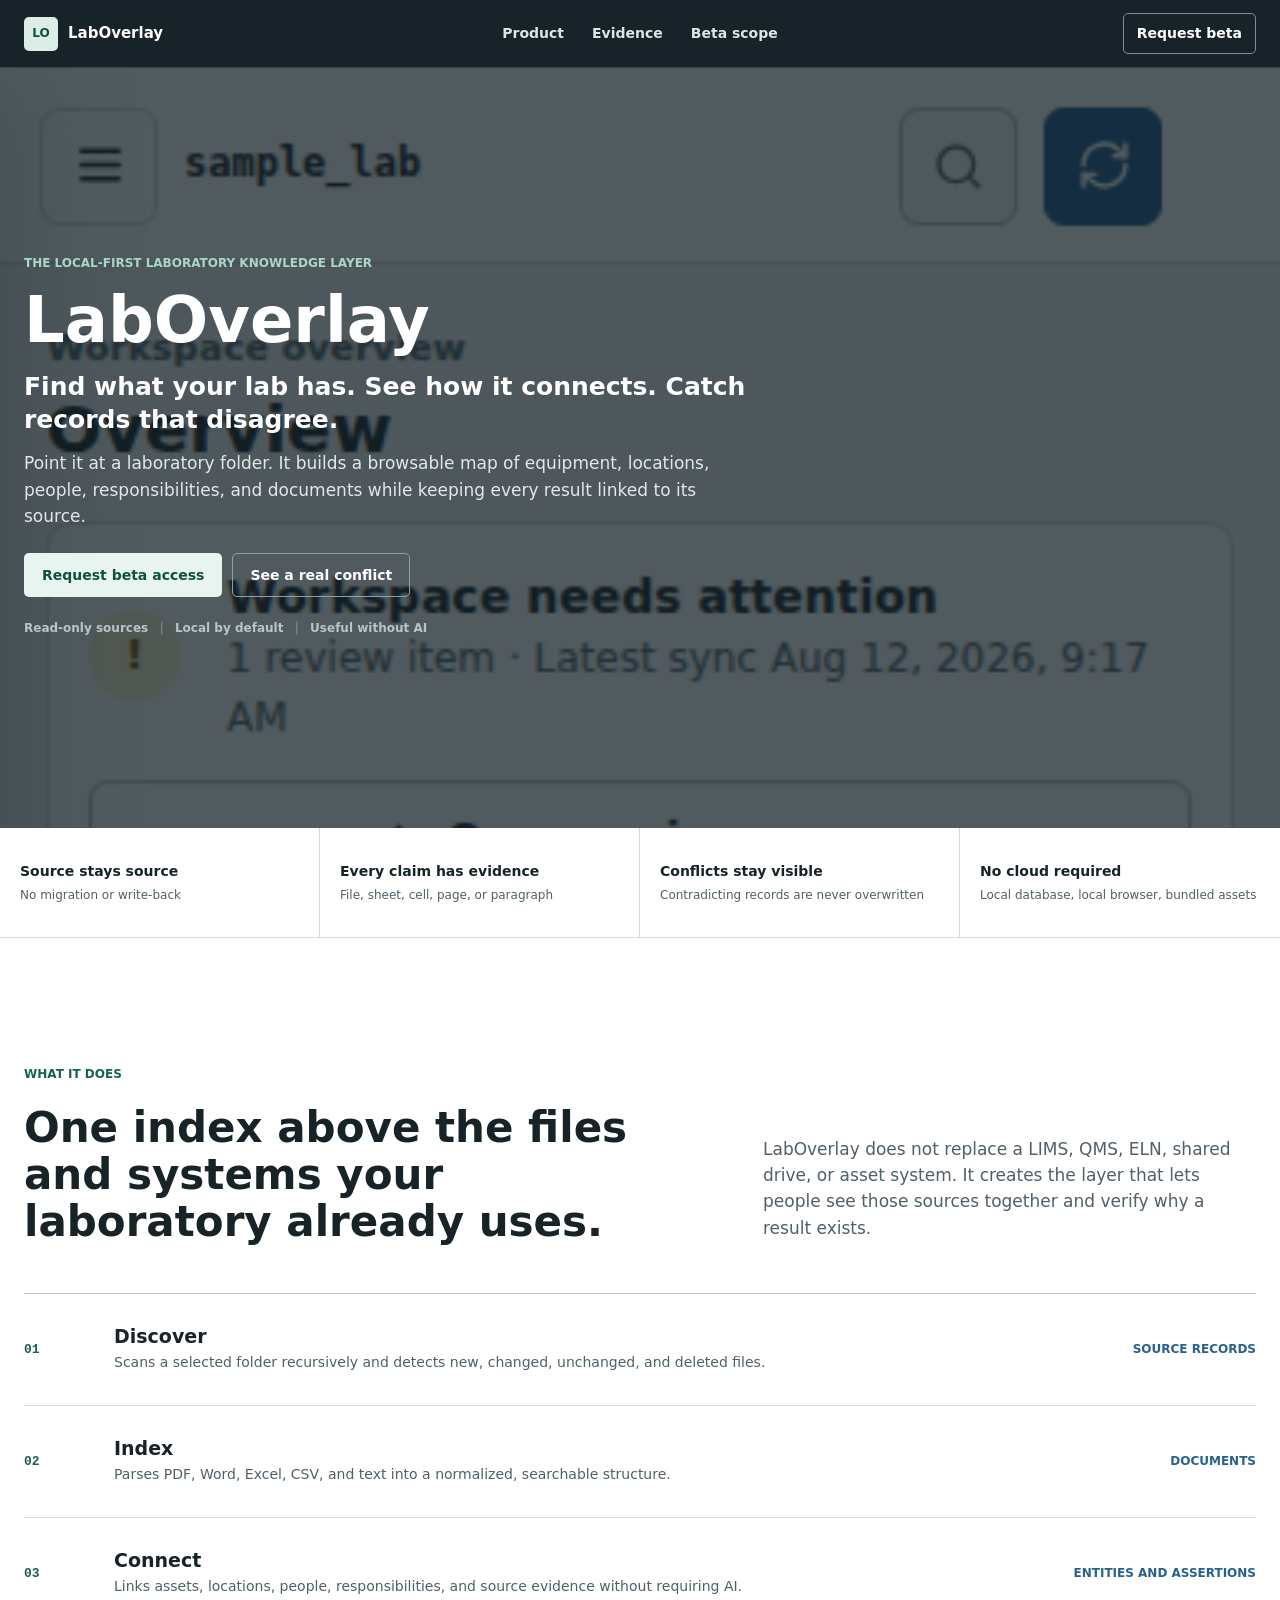
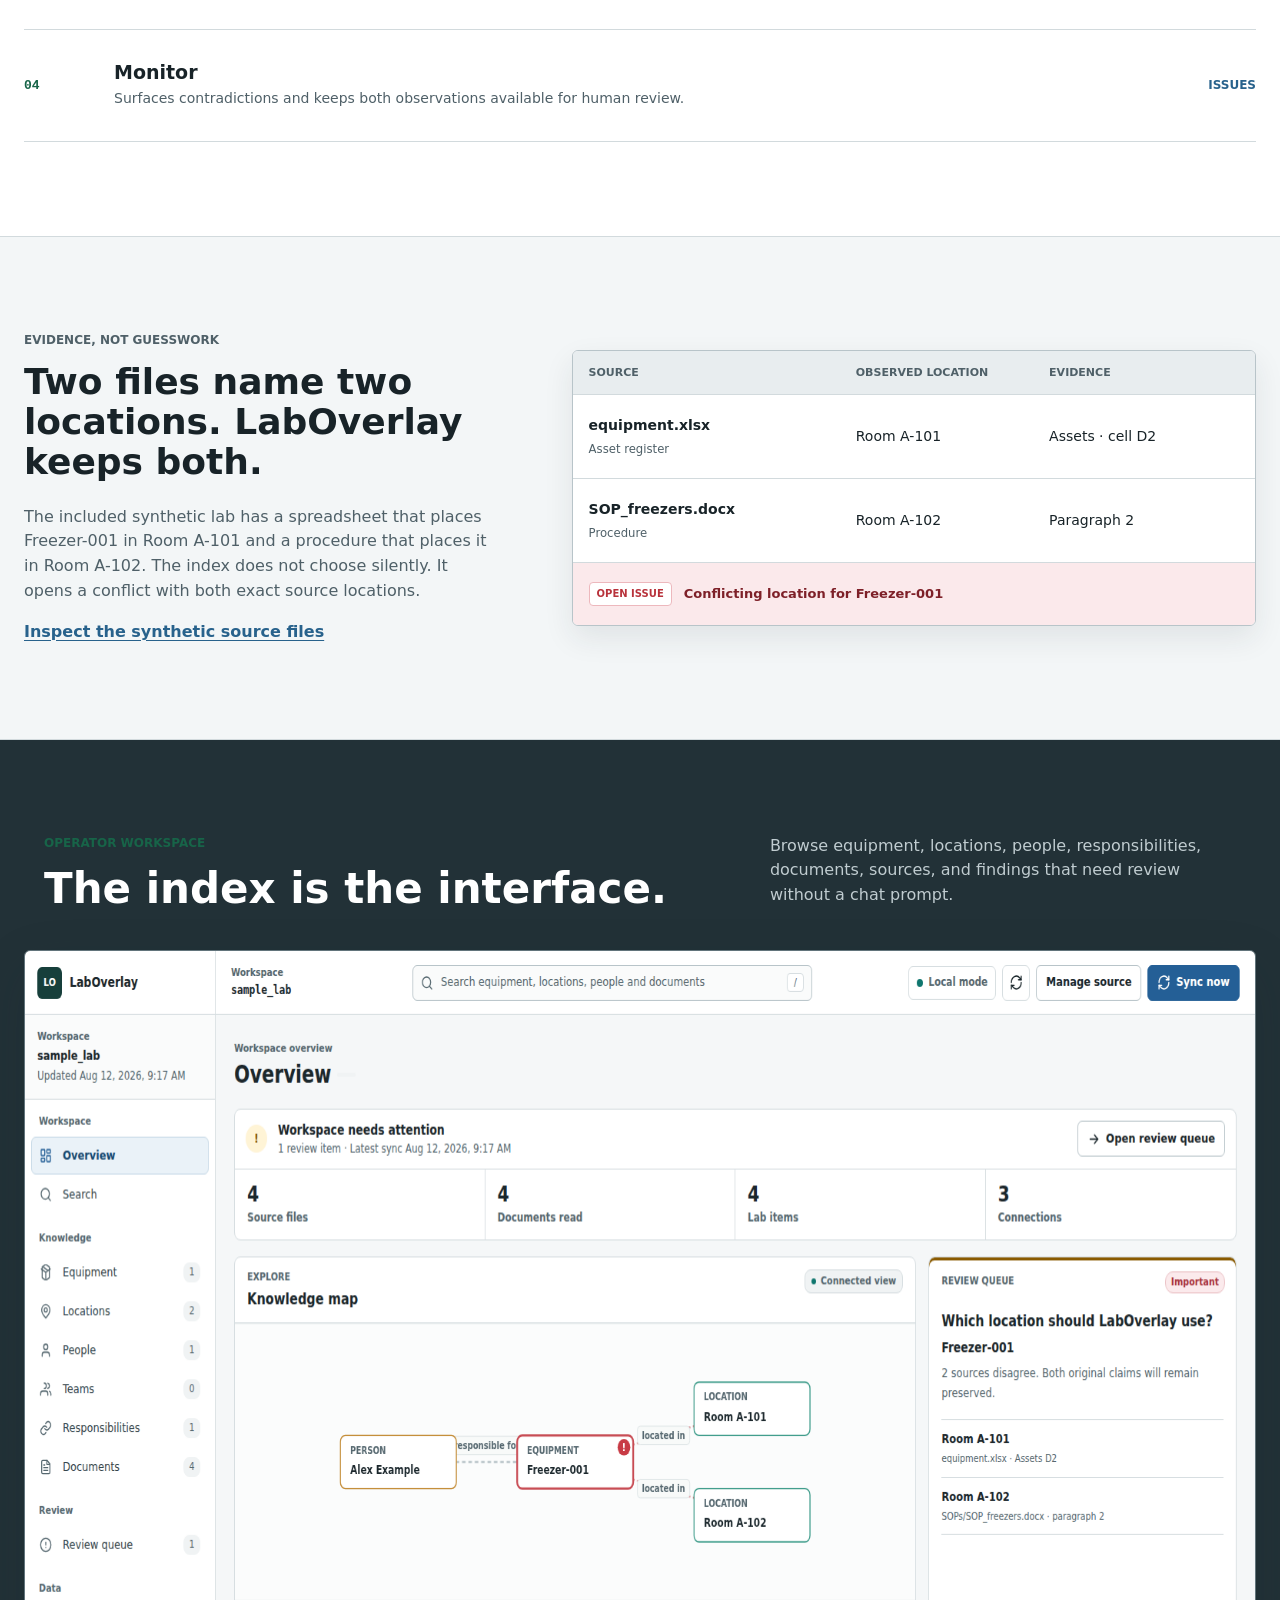
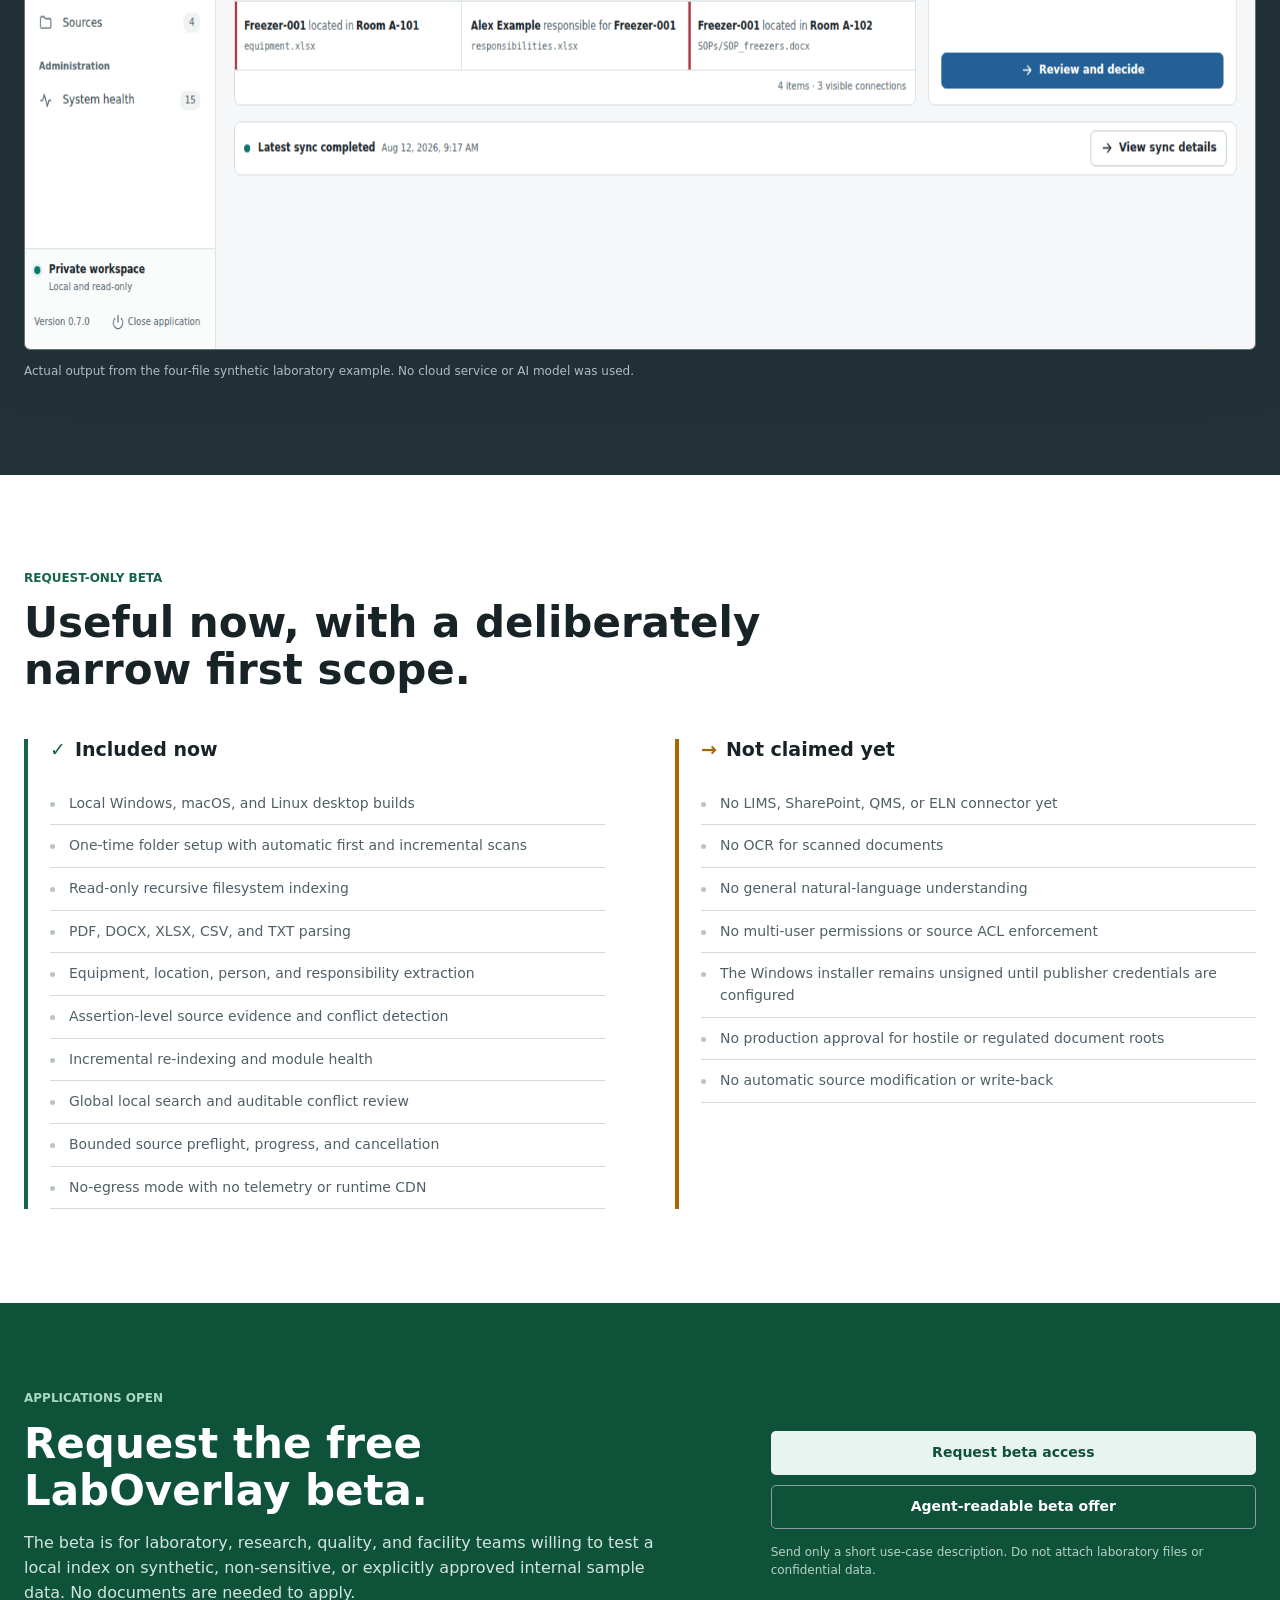
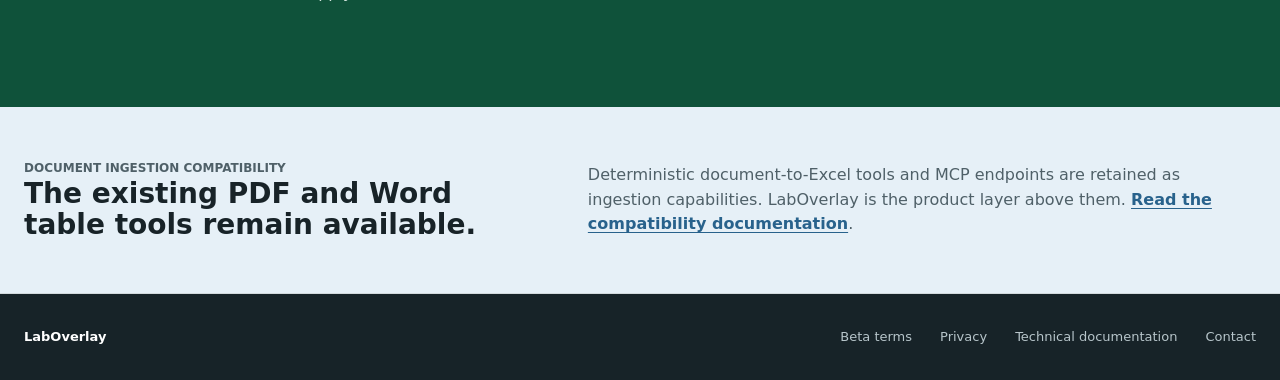
==== commit 7742be2a: "Rename product to LabOverlay" ====
--- a/docs/index.html
+++ b/docs/index.html
@@ -3,31 +3,31 @@
   <head>
     <meta charset="utf-8">
     <meta name="viewport" content="width=device-width, initial-scale=1">
-    <title>Smart Lab Index | Find and verify knowledge across laboratory files</title>
-    <meta name="description" content="Smart Lab Index creates a local, evidence-backed map above laboratory files. Find equipment, locations, people, responsibilities, documents, and conflicting records without migrating source systems.">
+    <title>LabOverlay | One verified view of your laboratory</title>
+    <meta name="description" content="LabOverlay creates a local, evidence-backed map above laboratory files. Find equipment, locations, people, responsibilities, documents, and conflicting records without migrating source systems.">
     <meta name="robots" content="index,follow">
     <link rel="canonical" href="https://wesseltl.github.io/pdf-mcp/">
-    <meta property="og:title" content="Smart Lab Index | Local laboratory knowledge index">
+    <meta property="og:title" content="LabOverlay | Local laboratory knowledge layer">
     <meta property="og:description" content="See what your laboratory has, how it connects, and which records disagree. Every result links back to its source.">
     <meta property="og:type" content="website">
     <meta property="og:url" content="https://wesseltl.github.io/pdf-mcp/">
-    <meta property="og:image" content="https://wesseltl.github.io/pdf-mcp/assets/smart-lab-index-workspace.png">
+    <meta property="og:image" content="https://wesseltl.github.io/pdf-mcp/assets/laboverlay-workspace.png">
     <meta name="twitter:card" content="summary_large_image">
     <meta name="theme-color" content="#223137">
-    <link rel="preload" href="assets/smart-lab-index-workspace.png" as="image" type="image/png">
+    <link rel="preload" href="assets/laboverlay-workspace.png" as="image" type="image/png">
     <link rel="stylesheet" href="styles.css">
     <script type="application/ld+json">
       {
         "@context": "https://schema.org",
         "@type": "SoftwareApplication",
-        "name": "Smart Lab Index",
+        "name": "LabOverlay",
         "applicationCategory": "BusinessApplication",
         "operatingSystem": "Windows, macOS, Linux",
         "softwareVersion": "0.7.0",
         "description": "A local-first, read-only laboratory knowledge index with source evidence and conflict detection.",
         "offers": {
           "@type": "Offer",
-          "name": "Smart Lab Index request-only beta",
+          "name": "LabOverlay request-only beta",
           "price": "0.00",
           "priceCurrency": "EUR",
           "availability": "https://schema.org/LimitedAvailability",
@@ -38,9 +38,9 @@
   </head>
   <body>
     <header class="site-header">
-      <a class="brand" href="./" aria-label="Smart Lab Index home">
-        <span class="brand-mark" aria-hidden="true">SL</span>
-        <span>Smart Lab Index</span>
+      <a class="brand" href="./" aria-label="LabOverlay home">
+        <span class="brand-mark" aria-hidden="true">LO</span>
+        <span>LabOverlay</span>
       </a>
       <nav aria-label="Primary">
         <a href="#product">Product</a>
@@ -53,13 +53,13 @@
     <main>
       <section class="hero" aria-labelledby="hero-title">
         <picture>
-          <source media="(max-width: 700px)" srcset="assets/smart-lab-index-workspace-mobile.png">
-          <img src="assets/smart-lab-index-workspace.png" width="1600" height="1000" fetchpriority="high" alt="Smart Lab Index Overview mapping a freezer to its responsible person, two conflicting room records, and the source evidence needed for review">
+          <source media="(max-width: 700px)" srcset="assets/laboverlay-workspace-mobile.png">
+          <img src="assets/laboverlay-workspace.png" width="1600" height="1000" fetchpriority="high" alt="LabOverlay overview mapping a freezer to its responsible person, two conflicting room records, and the source evidence needed for review">
         </picture>
         <div class="hero-shade" aria-hidden="true"></div>
         <div class="hero-content">
-          <p class="eyebrow light">Local laboratory knowledge index</p>
-          <h1 id="hero-title">Smart Lab Index</h1>
+          <p class="eyebrow light">The local-first laboratory knowledge layer</p>
+          <h1 id="hero-title">LabOverlay</h1>
           <p class="hero-kicker">Find what your lab has. See how it connects. Catch records that disagree.</p>
           <p class="lead">
             Point it at a laboratory folder. It builds a browsable map of equipment, locations,
@@ -85,7 +85,7 @@
           <p class="eyebrow">What it does</p>
           <h2>One index above the files and systems your laboratory already uses.</h2>
           <p class="section-lead">
-            Smart Lab Index does not replace a LIMS, QMS, ELN, shared drive, or asset system. It
+            LabOverlay does not replace a LIMS, QMS, ELN, shared drive, or asset system. It
             creates the layer that lets people see those sources together and verify why a result exists.
           </p>
         </div>
@@ -117,7 +117,7 @@
         <div class="section-inner evidence-layout">
           <div class="evidence-copy">
             <p class="eyebrow">Evidence, not guesswork</p>
-            <h2>Two files name two locations. Smart Lab Index keeps both.</h2>
+            <h2>Two files name two locations. LabOverlay keeps both.</h2>
             <p>
               The included synthetic lab has a spreadsheet that places Freezer-001 in Room A-101
               and a procedure that places it in Room A-102. The index does not choose silently. It
@@ -158,7 +158,7 @@
           <p>Browse equipment, locations, people, responsibilities, documents, sources, and findings that need review without a chat prompt.</p>
         </div>
         <figure class="workspace-media">
-          <img src="assets/smart-lab-index-workspace.png" width="1600" height="1000" loading="lazy" alt="Smart Lab Index connected knowledge map with a conflicting freezer location linked to spreadsheet and procedure evidence">
+          <img src="assets/laboverlay-workspace.png" width="1600" height="1000" loading="lazy" alt="LabOverlay connected knowledge map with a conflicting freezer location linked to spreadsheet and procedure evidence">
           <figcaption>Actual output from the four-file synthetic laboratory example. No cloud service or AI model was used.</figcaption>
         </figure>
       </section>
@@ -203,7 +203,7 @@
         <div class="section-inner beta-layout">
           <div>
             <p class="eyebrow light">Applications open</p>
-            <h2>Request the free Smart Lab Index beta.</h2>
+            <h2>Request the free LabOverlay beta.</h2>
             <p>
               The beta is for laboratory, research, quality, and facility teams willing to test a
               local index on synthetic, non-sensitive, or explicitly approved internal sample data.
@@ -211,8 +211,8 @@
             </p>
           </div>
           <div class="beta-actions">
-            <a class="button primary" href="mailto:wesseltl@gmail.com?subject=Smart%20Lab%20Index%20Beta%20Request&amp;body=Hi%20Wessel%2C%0A%0AI%20want%20to%20request%20Smart%20Lab%20Index%20beta%20access.%0A%0AOrganization%20or%20project%3A%0ALaboratory%20type%3A%0AOperating%20system%3A%0AApproximate%20number%20and%20types%20of%20test%20files%3A%0AMain%20problem%20to%20evaluate%3A%0A%0AI%20will%20not%20attach%20documents%20to%20this%20request.%0A">Request beta access</a>
-            <a class="button secondary" href="https://raw.githubusercontent.com/wesseltl/pdf-mcp/main/beta/smart-lab-index-beta.json">Agent-readable beta offer</a>
+            <a class="button primary" href="mailto:wesseltl@gmail.com?subject=LabOverlay%20Beta%20Request&amp;body=Hi%20Wessel%2C%0A%0AI%20want%20to%20request%20LabOverlay%20beta%20access.%0A%0AOrganization%20or%20project%3A%0ALaboratory%20type%3A%0AOperating%20system%3A%0AApproximate%20number%20and%20types%20of%20test%20files%3A%0AMain%20problem%20to%20evaluate%3A%0A%0AI%20will%20not%20attach%20documents%20to%20this%20request.%0A">Request beta access</a>
+            <a class="button secondary" href="https://raw.githubusercontent.com/wesseltl/pdf-mcp/main/beta/laboverlay-beta.json">Agent-readable beta offer</a>
             <p>Send only a short use-case description. Do not attach laboratory files or confidential data.</p>
           </div>
         </div>
@@ -226,7 +226,7 @@
           </div>
           <p>
             Deterministic document-to-Excel tools and MCP endpoints are retained as ingestion
-            capabilities. Smart Lab Index is the product layer above them.
+            capabilities. LabOverlay is the product layer above them.
             <a class="text-link" href="https://github.com/wesseltl/pdf-mcp#document-ingestion-compatibility">Read the compatibility documentation</a>.
           </p>
         </div>
@@ -234,10 +234,10 @@
     </main>
 
     <footer>
-      <span>Smart Lab Index</span>
-      <a href="smart-lab-beta-terms.html">Beta terms</a>
+      <span>LabOverlay</span>
+      <a href="laboverlay-beta-terms.html">Beta terms</a>
       <a href="privacy.html">Privacy</a>
-      <a href="https://github.com/wesseltl/pdf-mcp/blob/main/SMART_LAB_INDEX.md">Technical documentation</a>
+      <a href="https://github.com/wesseltl/pdf-mcp/blob/main/LABOVERLAY.md">Technical documentation</a>
       <a href="mailto:wesseltl@gmail.com">Contact</a>
     </footer>
   </body>
